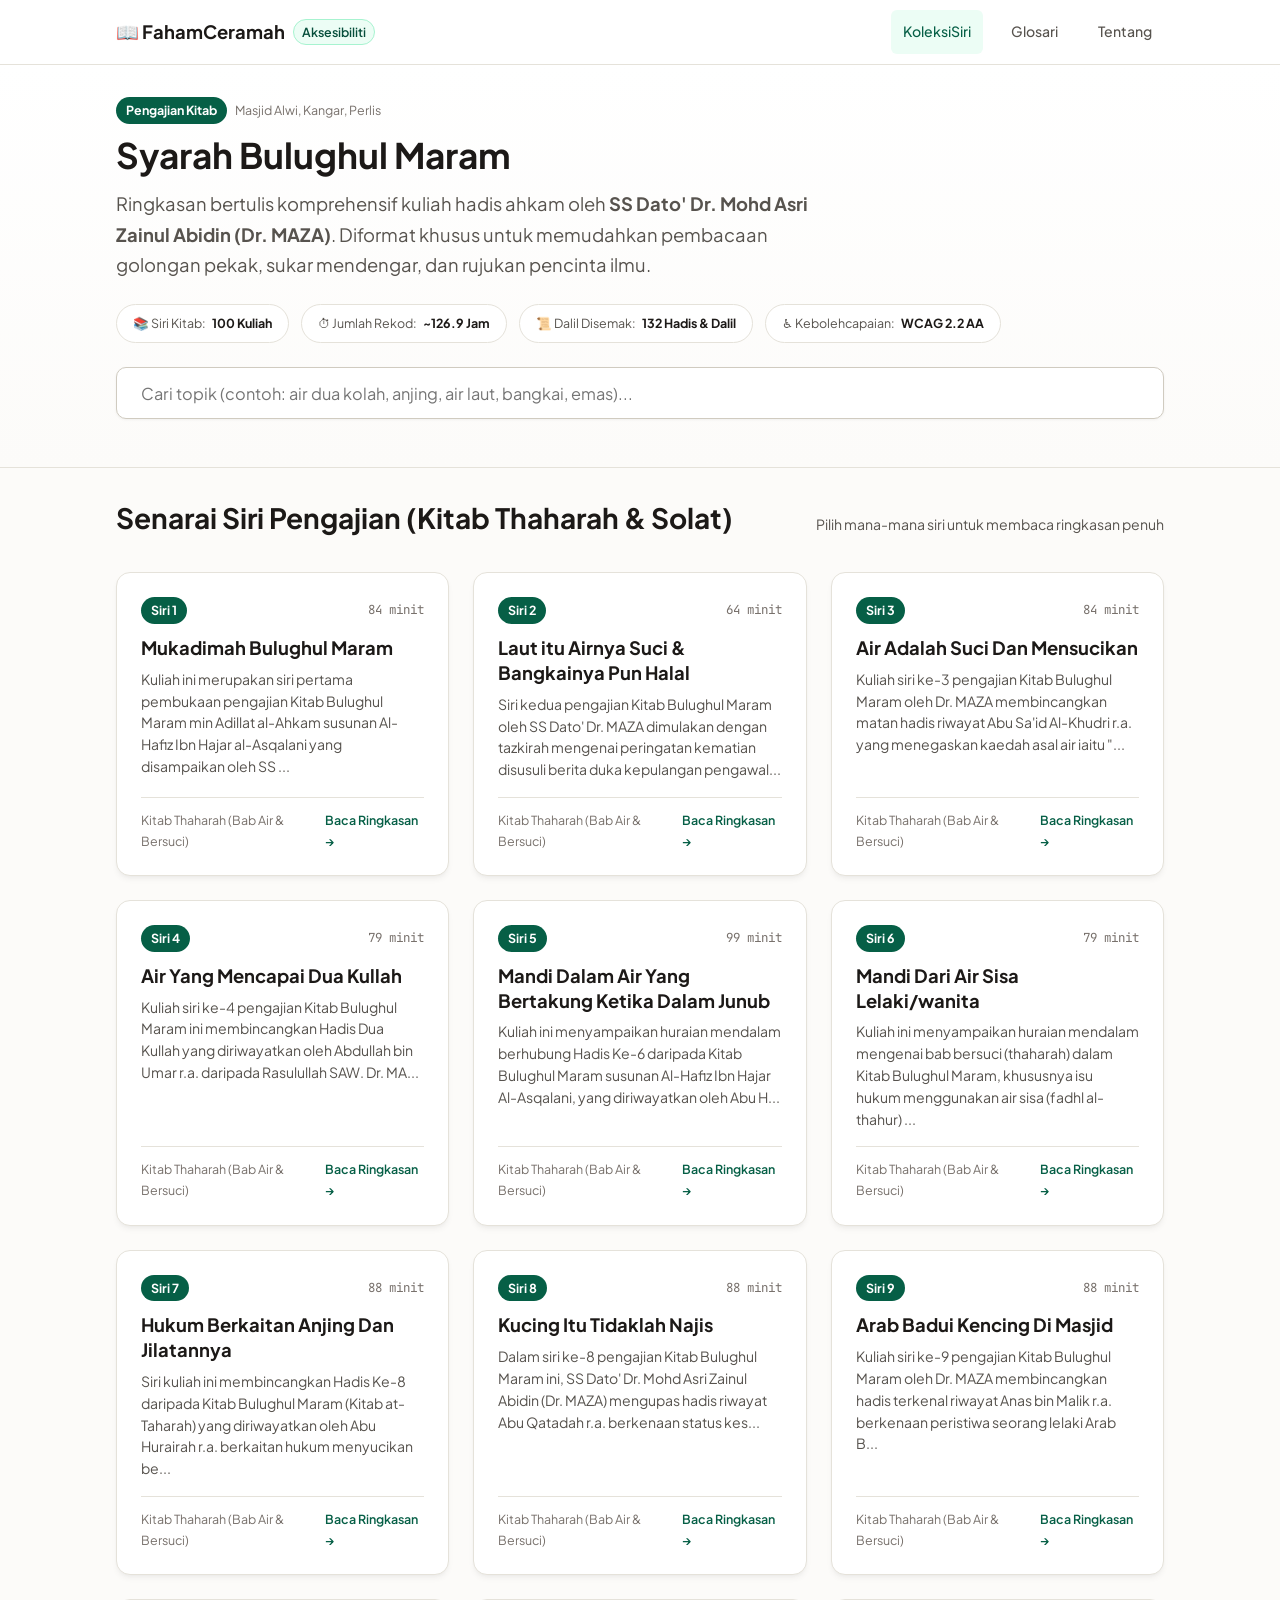
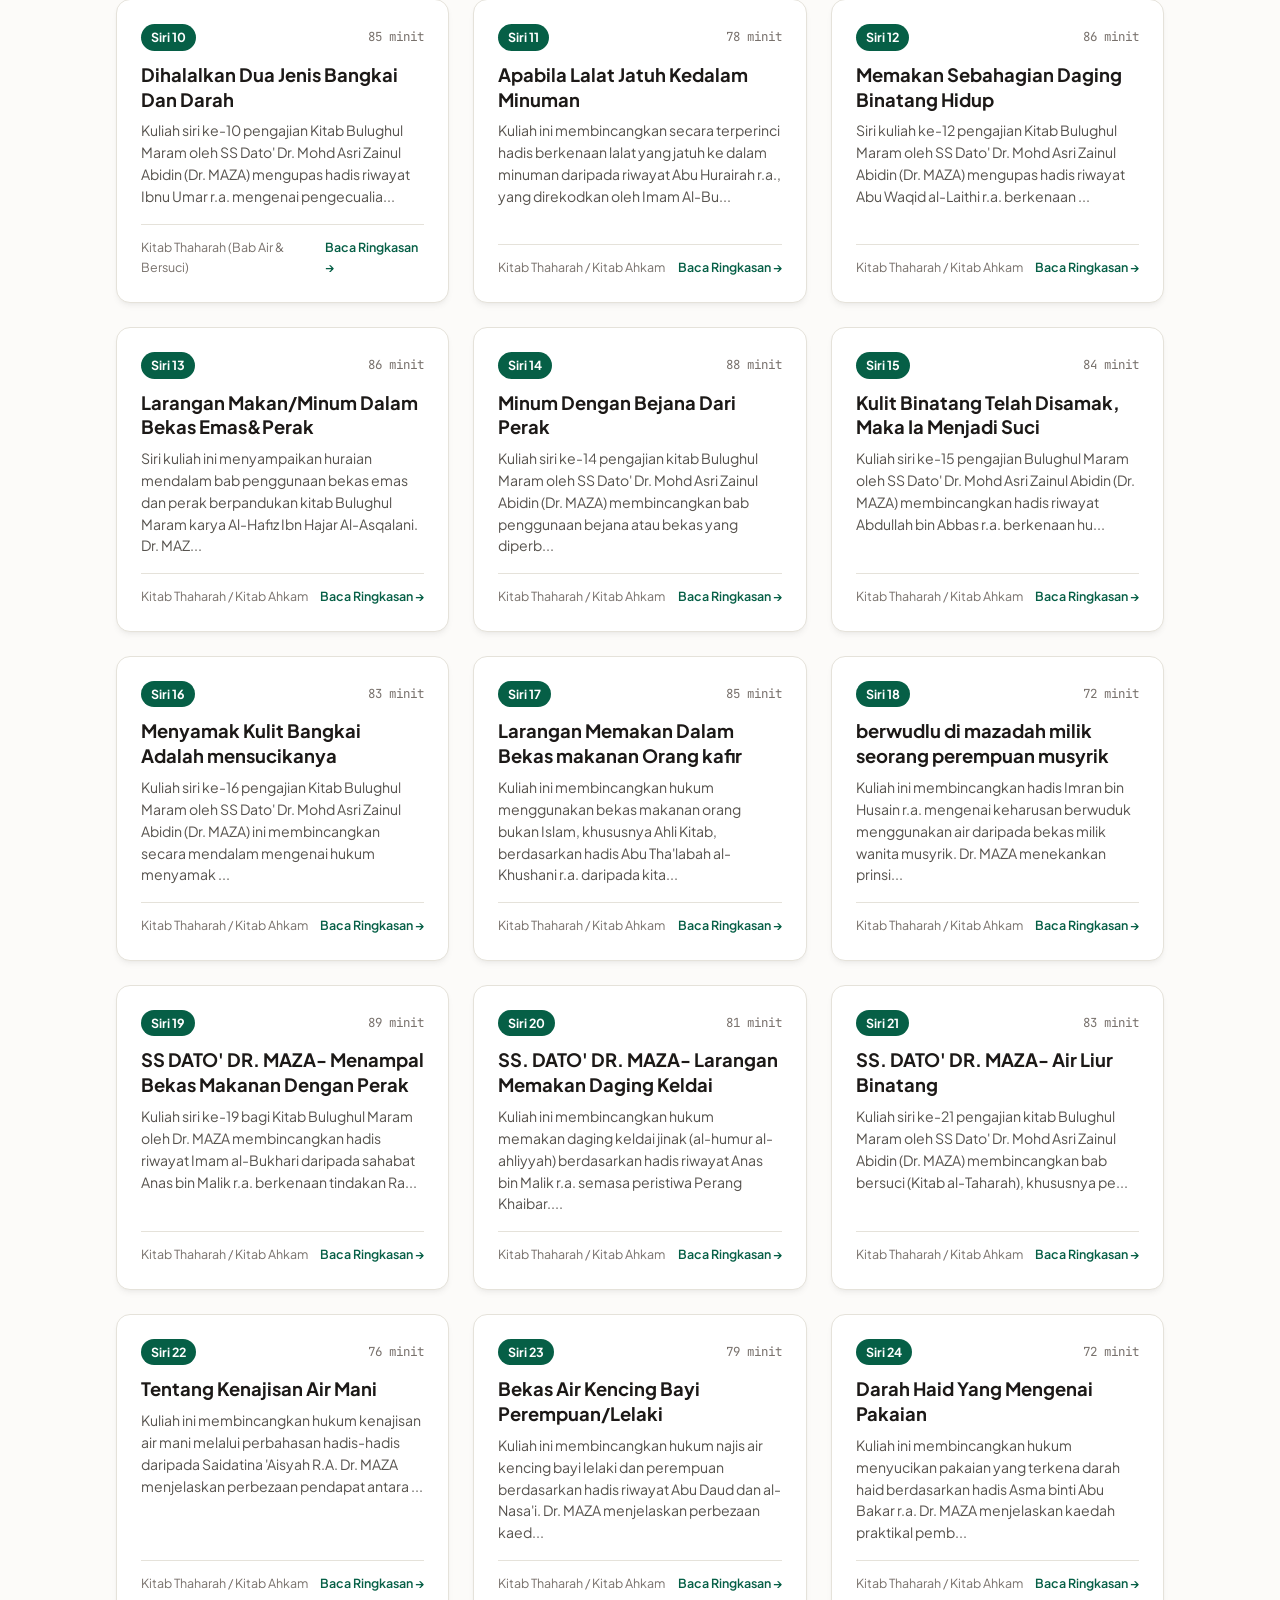
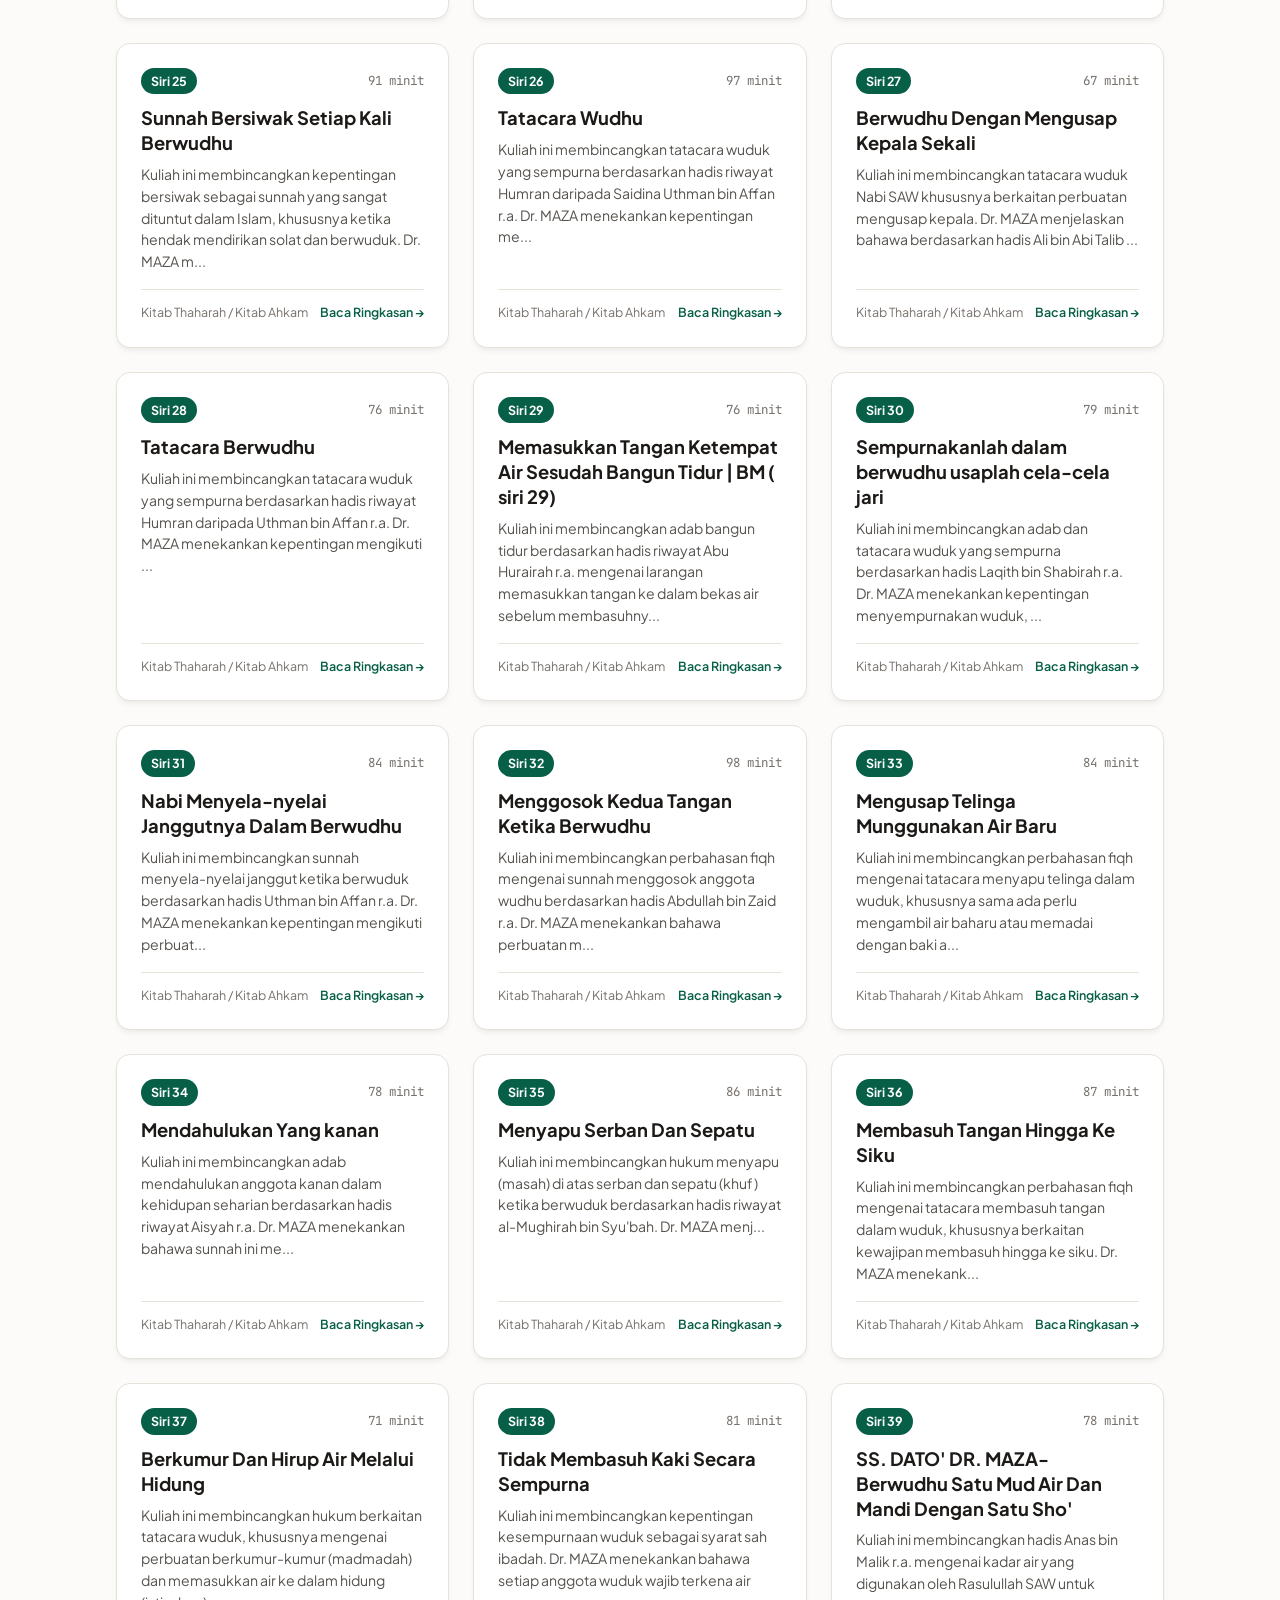
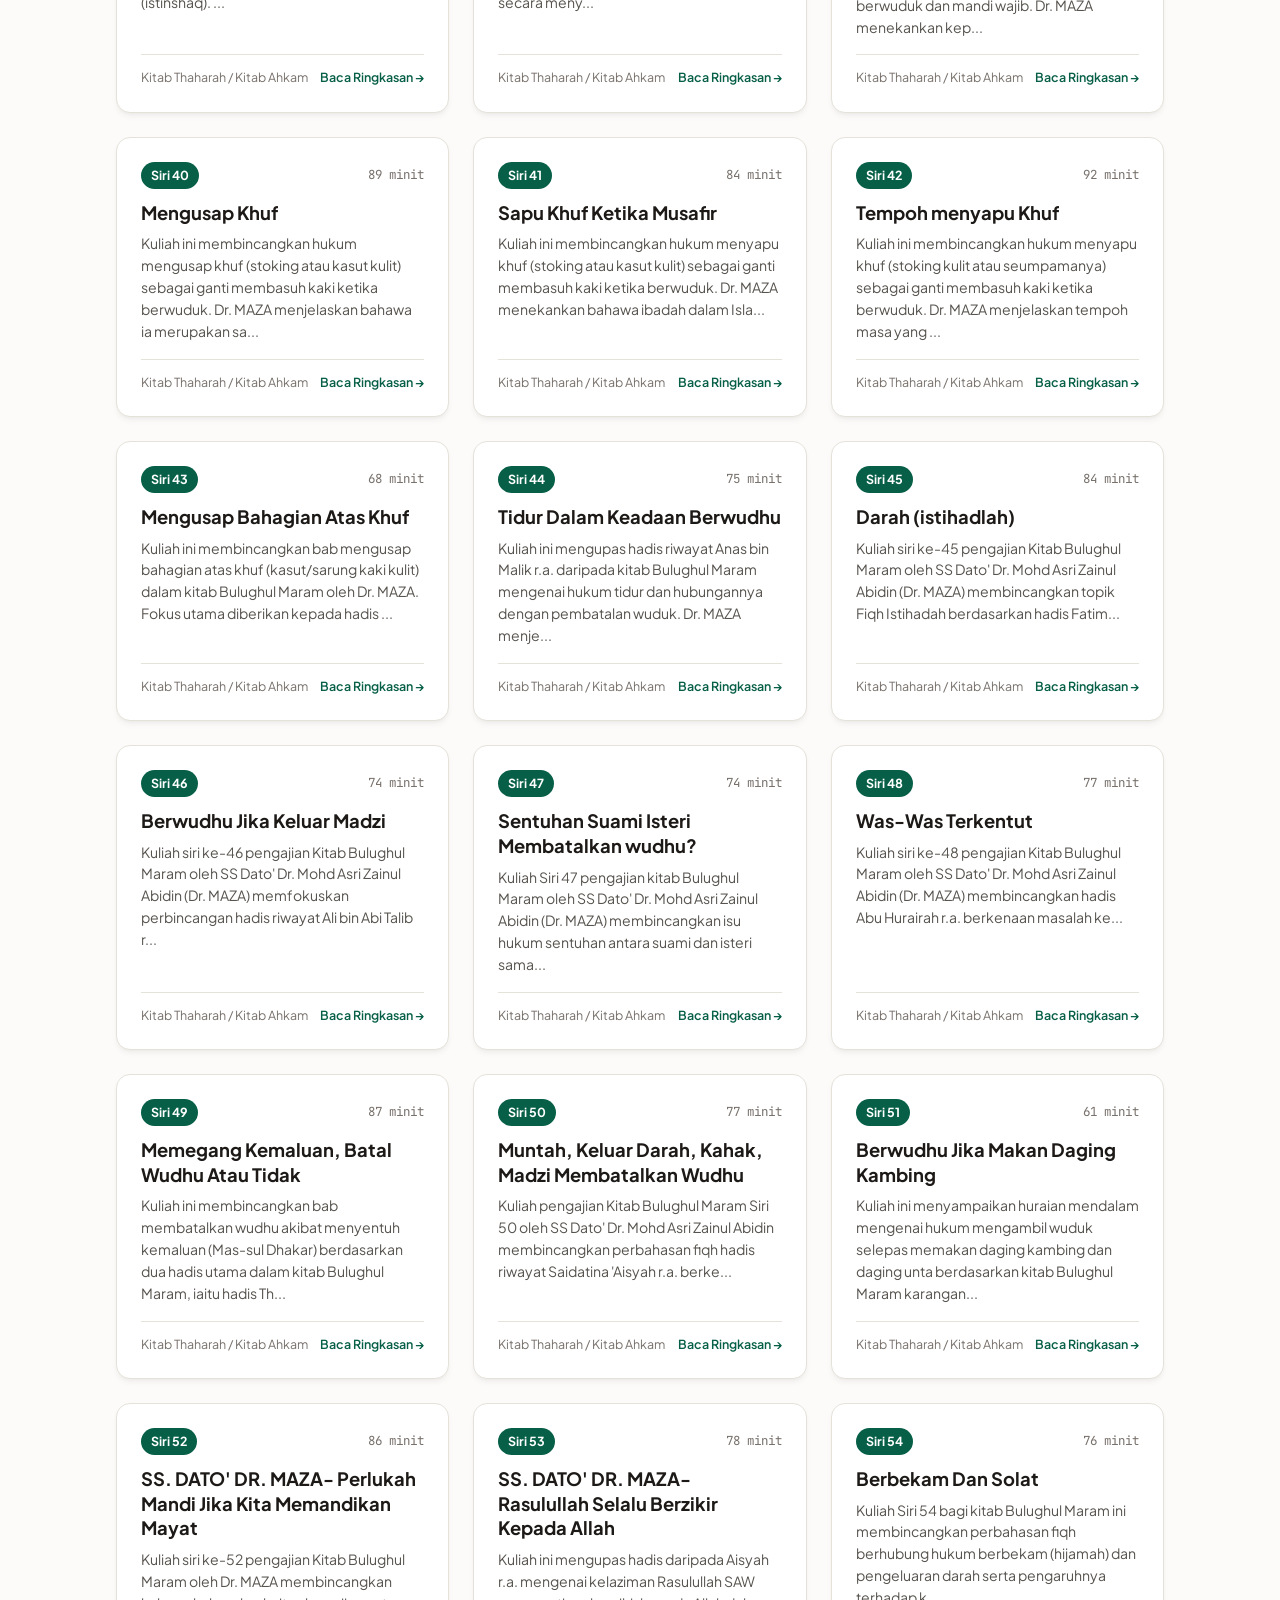
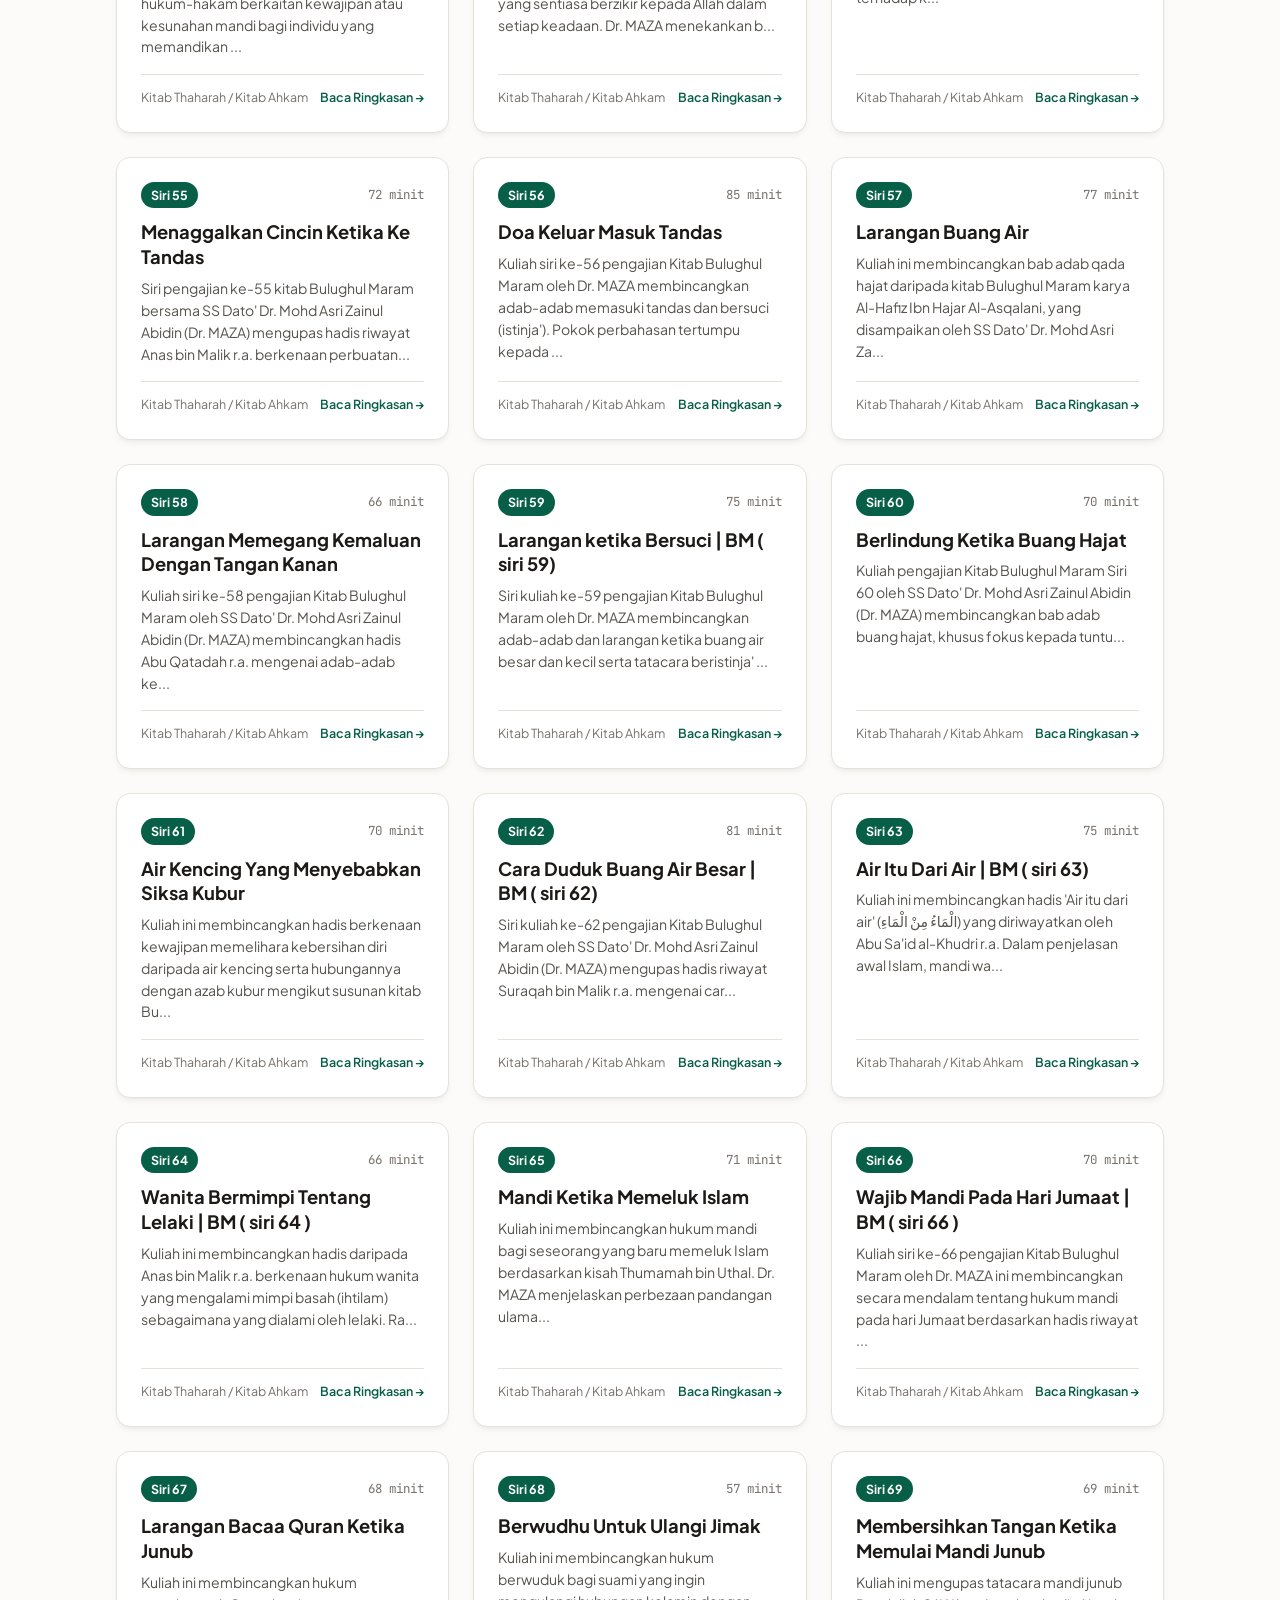
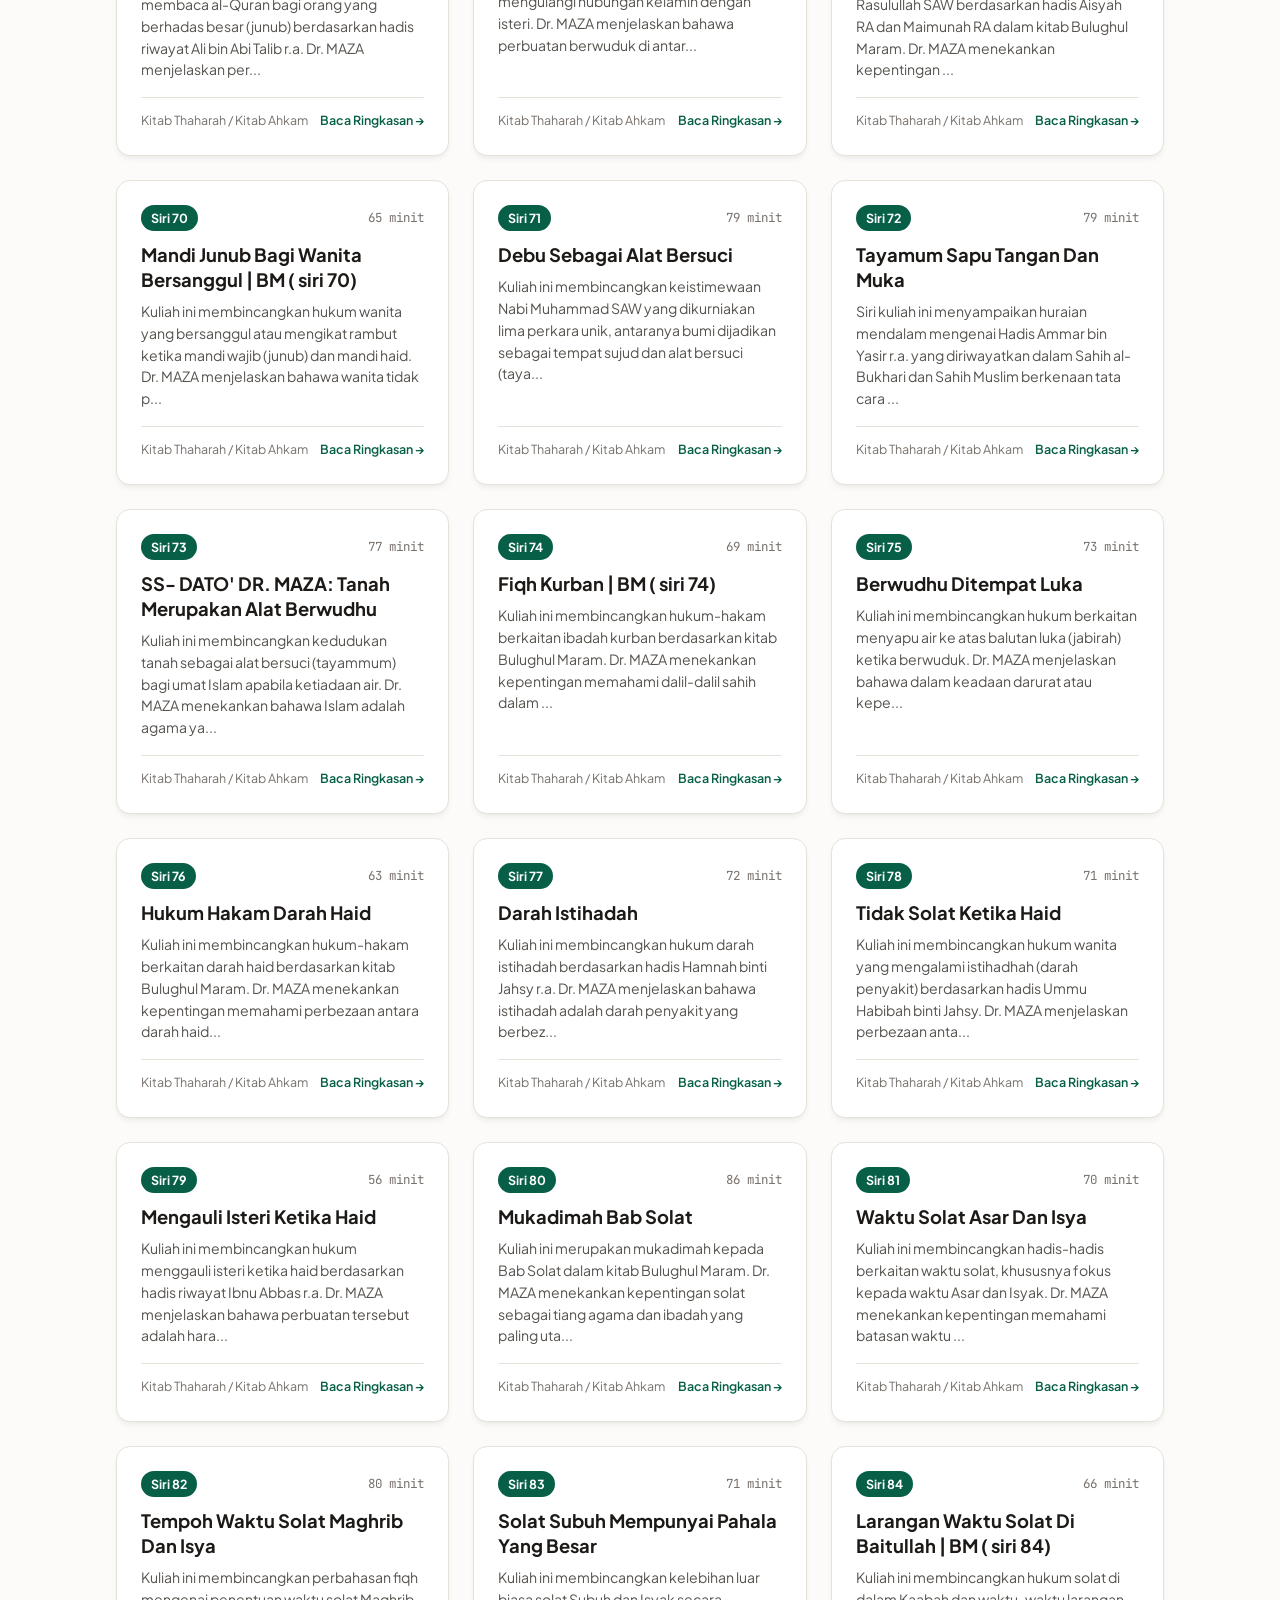
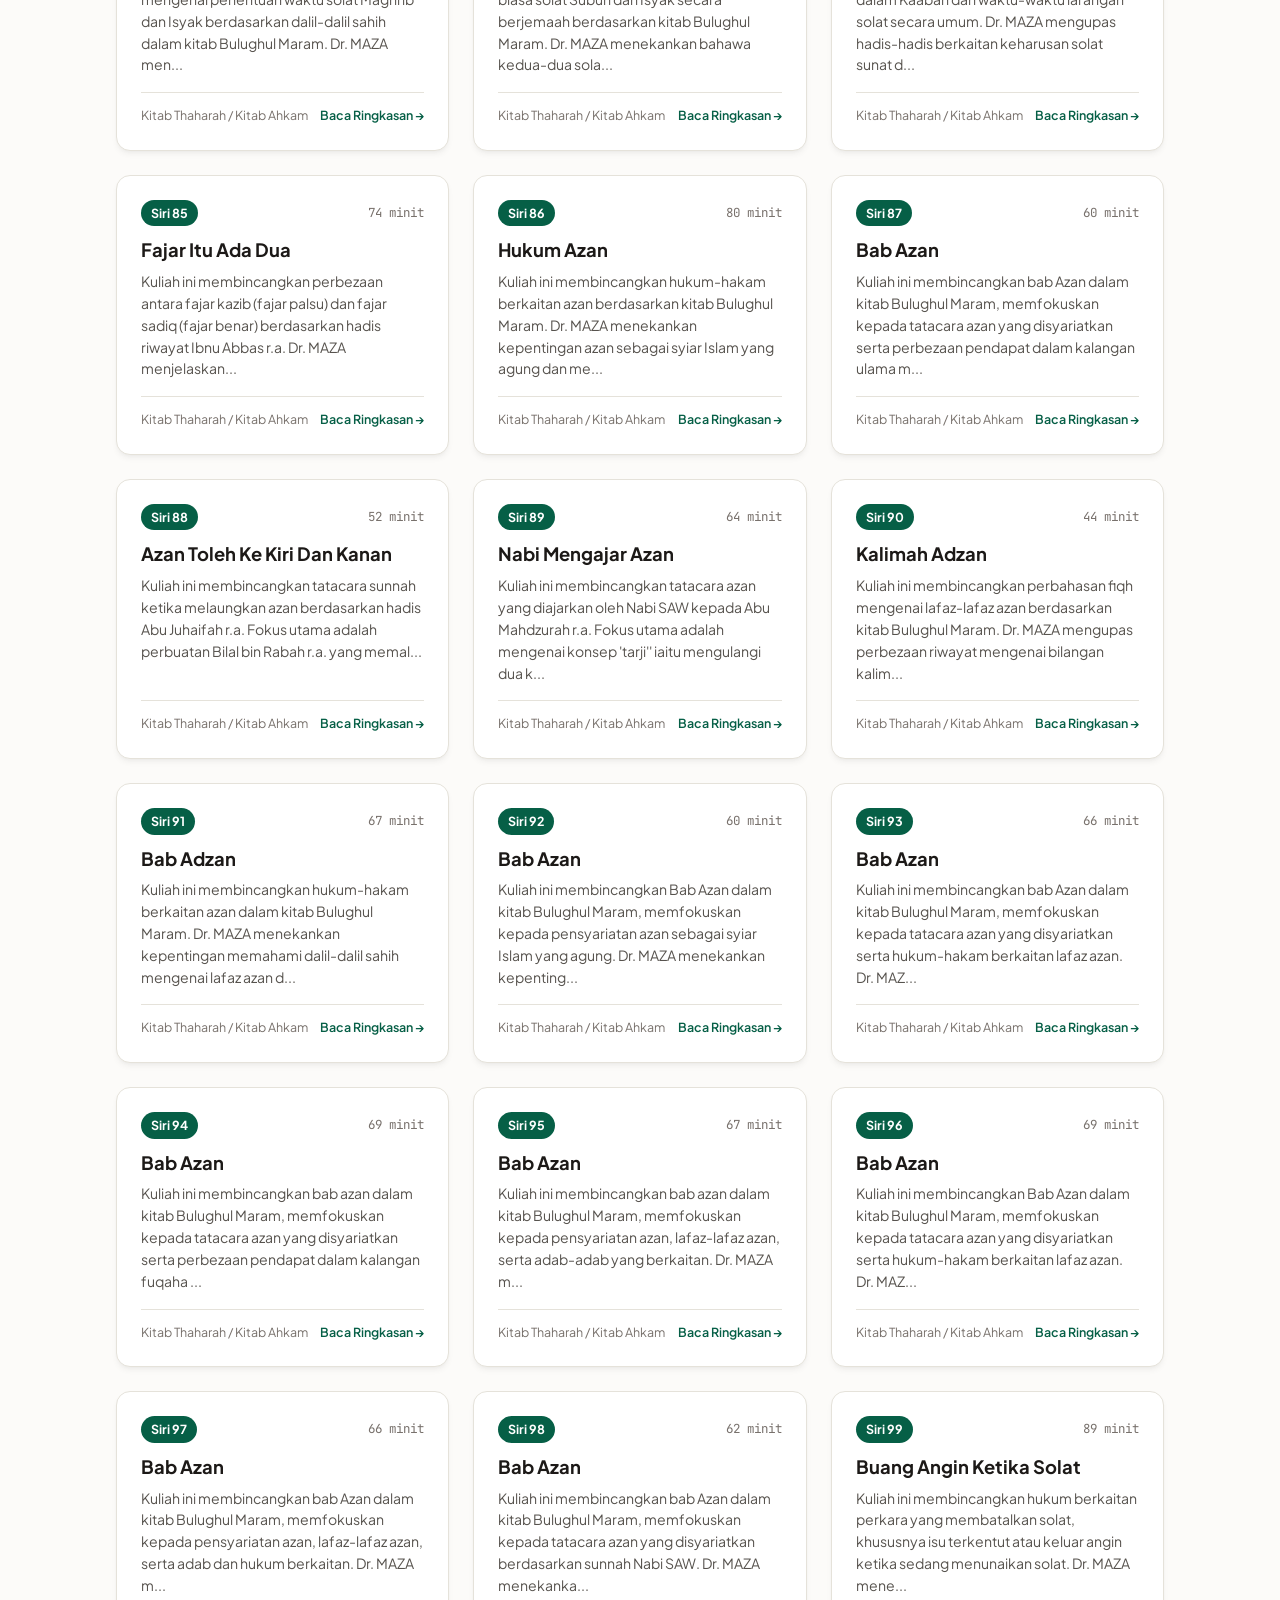
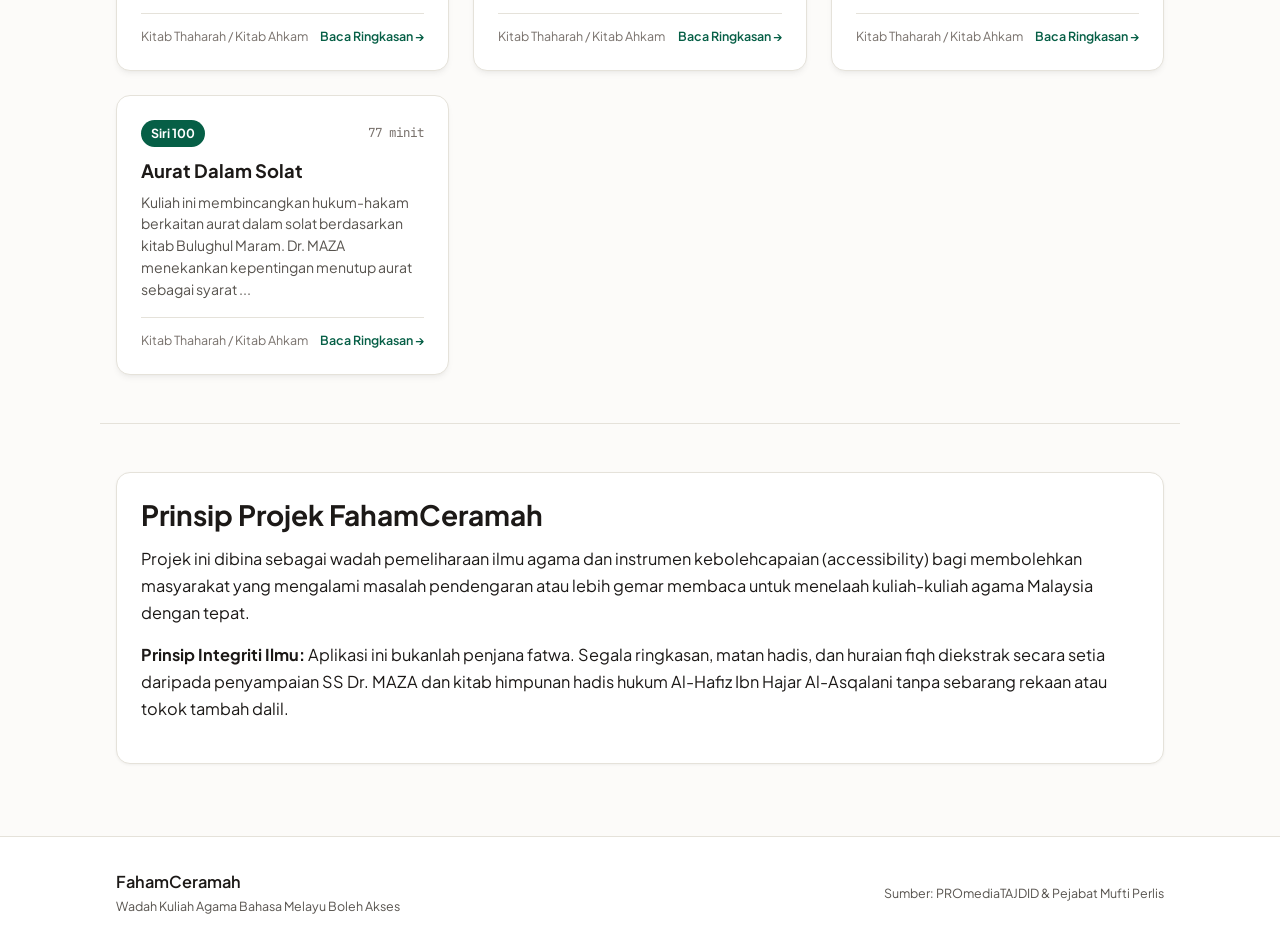
==== index.html @ 0e760f0e "feat: configure static hosting for GitHub Pages at https://fahamceramah.github.io" ====
<!DOCTYPE html>
<html lang="ms">
<head>
  <meta charset="UTF-8">
  <meta name="viewport" content="width=device-width, initial-scale=1.0">
  <title>FahamCeramah — Perpustakaan Ilmu & Ringkasan Kuliah Hadis Dr. MAZA</title>
  <meta name="description" content="Ringkasan bertulis komprehensif kuliah pengajian agama Islam Bahasa Melayu. Mesra mudah alih dan boleh diakses untuk golongan pekak dan sukar mendengar.">
  <link rel="stylesheet" href="css/main.css">
  <link rel="stylesheet" href="css/accessibility.css">
  <link rel="stylesheet" href="css/responsive.css">
</head>
<body>
  <!-- Skip to Content for Keyboard and Screen Readers -->
  <a href="#main-content" class="skip-link">Langkau ke kandungan utama</a>

  <!-- Header -->
  <header class="site-header">
    <div class="container header-inner">
      <a href="index.html" class="brand-logo" aria-label="FahamCeramah Laman Utama">
        <span>📖 FahamCeramah</span>
        <span class="brand-badge">Aksesibiliti</span>
      </a>
      <nav class="header-nav" aria-label="Navigasi Utama">
        <a href="index.html" class="nav-link active"><span>Koleksi</span> Siri</a>
        <a href="#glosari" class="nav-link" onclick="alert('Glosari istilah terdapat di dalam setiap halaman ceramah khusus.'); return false;">Glosari</a>
        <a href="#tentang" class="nav-link" onclick="document.getElementById('tentang').scrollIntoView({behavior: 'smooth'}); return false;">Tentang</a>
      </nav>
    </div>
  </header>

  <!-- Hero Section -->
  <main id="main-content">
    <section class="hero-section">
      <div class="container">
        <div style="display: flex; gap: var(--space-xs); align-items: center; margin-bottom: var(--space-xs);">
          <span class="siri-badge">Pengajian Kitab</span>
          <span style="font-size: var(--font-xs); color: var(--text-soft);">Masjid Alwi, Kangar, Perlis</span>
        </div>
        <h1>Syarah Bulughul Maram</h1>
        <p class="hero-subtitle">
          Ringkasan bertulis komprehensif kuliah hadis ahkam oleh <strong>SS Dato' Dr. Mohd Asri Zainul Abidin (Dr. MAZA)</strong>.
          Diformat khusus untuk memudahkan pembacaan golongan pekak, sukar mendengar, dan rujukan pencinta ilmu.
        </p>

        <div class="stat-pills" aria-label="Statistik Kandungan">
          <div class="stat-pill">
            <span>📚 Siri Kitab:</span>
            <strong id="stat-total-videos">100 Kuliah</strong>
          </div>
          <div class="stat-pill">
            <span>⏱ Jumlah Rekod:</span>
            <strong id="stat-total-hours">~127 Jam</strong>
          </div>
          <div class="stat-pill">
            <span>📜 Dalil Disemak:</span>
            <strong id="stat-total-hadith">Hadis & Al-Quran</strong>
          </div>
          <div class="stat-pill">
            <span>♿ Kebolehcapaian:</span>
            <strong>WCAG 2.2 AA</strong>
          </div>
        </div>

        <!-- Search Bar -->
        <div class="search-wrapper" role="search">
          <label for="search-input" class="sr-only">Cari topik, dalil, atau hukum dalam ceramah</label>
          <input
            type="search"
            id="search-input"
            class="search-input"
            placeholder="Cari topik (contoh: air dua kolah, anjing, air laut, bangkai, emas)..."
            aria-label="Cari topik ceramah">
        </div>
      </div>
    </section>

    <!-- Video Grid Section -->
    <section class="container" style="padding-top: var(--space-xl);">
      <div style="display: flex; justify-content: space-between; align-items: center; margin-bottom: var(--space-sm); flex-wrap: wrap; gap: var(--space-xs);">
        <h2>Senarai Siri Pengajian (Kitab Thaharah & Solat)</h2>
        <span style="font-size: var(--font-sm); color: var(--text-muted);">Pilih mana-mana siri untuk membaca ringkasan penuh</span>
      </div>

      <div class="video-grid" id="video-grid">
        <!-- Rendered dynamically by app.js -->
      </div>
    </section>

    <!-- About Section -->
    <section class="container" id="tentang" style="padding: var(--space-2xl) var(--space-md); border-top: 1px solid var(--border-subtle); margin-top: var(--space-2xl);">
      <div class="content-box">
        <h2>Prinsip Projek FahamCeramah</h2>
        <p>
          Projek ini dibina sebagai wadah pemeliharaan ilmu agama dan instrumen kebolehcapaian (accessibility) bagi membolehkan masyarakat yang mengalami masalah pendengaran atau lebih gemar membaca untuk menelaah kuliah-kuliah agama Malaysia dengan tepat.
        </p>
        <p>
          <strong>Prinsip Integriti Ilmu:</strong> Aplikasi ini bukanlah penjana fatwa. Segala ringkasan, matan hadis, dan huraian fiqh diekstrak secara setia daripada penyampaian SS Dr. MAZA dan kitab himpunan hadis hukum Al-Hafiz Ibn Hajar Al-Asqalani tanpa sebarang rekaan atau tokok tambah dalil.
        </p>
      </div>
    </section>
  </main>

  <!-- Footer -->
  <footer class="site-footer">
    <div class="container" style="display: flex; justify-content: space-between; align-items: center; flex-wrap: wrap; gap: var(--space-md);">
      <div>
        <p style="margin: 0; font-weight: 600; color: var(--text-main);">FahamCeramah</p>
        <p style="margin: 0; font-size: var(--font-xs);">Wadah Kuliah Agama Bahasa Melayu Boleh Akses</p>
      </div>
      <div>
        <p style="margin: 0; font-size: var(--font-xs);">Sumber: PROmediaTAJDID & Pejabat Mufti Perlis</p>
      </div>
    </div>
  </footer>

  <script src="js/api.js"></script>
  <script src="js/app.js"></script>
</body>
</html>
---- css/main.css ----
/* FahamCeramah - Main Design Tokens & Base Styles */
@import url('https://fonts.googleapis.com/css2?family=Amiri:ital,wght@0,400;0,700;1,400&family=Plus+Jakarta+Sans:wght@400;500;600;700&family=JetBrains+Mono:wght@400;500&display=swap');

:root {
  /* Color Palette - Content-First, High Contrast */
  --bg-primary: #fcfbf9;
  --bg-surface: #ffffff;
  --bg-muted: #f4f2ee;
  --bg-card: #ffffff;
  --border-subtle: #e5e2da;
  --border-strong: #d0cbc0;

  --text-main: #1c1917;
  --text-muted: #57534e;
  --text-soft: #78716c;

  /* Brand Accents - Islamic Heritage Sage & Emerald */
  --accent-primary: #065f46;
  --accent-hover: #047857;
  --accent-light: #ecfdf5;
  --accent-border: #a7f3d0;
  --accent-text: #064e3b;

  /* Status Colors */
  --badge-verified-bg: #ecfdf5;
  --badge-verified-text: #065f46;
  --badge-verified-border: #6ee7b7;

  /* Typography Scales */
  --font-sans: 'Plus Jakarta Sans', system-ui, -apple-system, sans-serif;
  --font-arabic: 'Amiri', 'Traditional Arabic', serif;
  --font-mono: 'JetBrains Mono', monospace;

  /* Fluid Font Sizes */
  --text-scale: 1; /* Dynamic adjuster (0.9, 1.0, 1.15, 1.3) */
  --font-xs: calc(0.78rem * var(--text-scale));
  --font-sm: calc(0.88rem * var(--text-scale));
  --font-base: calc(1.02rem * var(--text-scale));
  --font-md: calc(1.15rem * var(--text-scale));
  --font-lg: calc(1.35rem * var(--text-scale));
  --font-xl: calc(1.75rem * var(--text-scale));
  --font-2xl: calc(2.2rem * var(--text-scale));

  /* Spacing Scale */
  --space-2xs: 4px;
  --space-xs: 8px;
  --space-sm: 12px;
  --space-md: 16px;
  --space-lg: 24px;
  --space-xl: 32px;
  --space-2xl: 48px;

  /* Radii */
  --radius-sm: 6px;
  --radius-md: 10px;
  --radius-lg: 14px;
  --radius-full: 9999px;

  /* Elevation */
  --shadow-subtle: 0 1px 3px rgba(0, 0, 0, 0.05);
  --shadow-card: 0 4px 6px -1px rgba(0, 0, 0, 0.05), 0 2px 4px -2px rgba(0, 0, 0, 0.04);
  --shadow-floating: 0 10px 15px -3px rgba(0, 0, 0, 0.08);

  /* Touch minimum size */
  --touch-target: 44px;
}

/* Base Document Setup */
*, *::before, *::after {
  box-sizing: border-box;
  margin: 0;
  padding: 0;
}

html {
  font-family: var(--font-sans);
  background-color: var(--bg-primary);
  color: var(--text-main);
  line-height: 1.65;
  -webkit-text-size-adjust: 100%;
  scroll-behavior: smooth;
}

body {
  min-height: 100dvh;
  display: flex;
  flex-direction: column;
  overflow-x: hidden;
}

/* Accessible Container */
.container {
  width: 100%;
  max-width: 1080px;
  margin-left: auto;
  margin-right: auto;
  padding-left: var(--space-md);
  padding-right: var(--space-md);
}

/* Typography Defaults */
h1, h2, h3, h4 {
  color: var(--text-main);
  line-height: 1.3;
  font-weight: 700;
}

h1 { font-size: var(--font-2xl); margin-bottom: var(--space-sm); }
h2 { font-size: var(--font-xl); margin-bottom: var(--space-sm); }
h3 { font-size: var(--font-lg); margin-bottom: var(--space-xs); }
h4 { font-size: var(--font-md); }

p {
  margin-bottom: var(--space-md);
  font-size: var(--font-base);
}

a {
  color: var(--accent-primary);
  text-decoration: underline;
  text-underline-offset: 3px;
  transition: color 0.15s ease;
}

a:hover {
  color: var(--accent-hover);
}

/* Arabic Text Typography */
.arabic-text {
  font-family: var(--font-arabic);
  font-size: calc(1.5rem * var(--text-scale));
  line-height: 2.1;
  direction: rtl;
  text-align: right;
  color: var(--text-main);
  padding: var(--space-md) var(--space-lg);
  background-color: var(--bg-muted);
  border-right: 4px solid var(--accent-primary);
  border-radius: var(--radius-sm);
  margin: var(--space-md) 0;
}

/* Header & Navigation */
.site-header {
  background-color: var(--bg-surface);
  border-bottom: 1px solid var(--border-subtle);
  position: sticky;
  top: 0;
  z-index: 40;
}

.header-inner {
  display: flex;
  align-items: center;
  justify-content: space-between;
  height: 64px;
}

.brand-logo {
  display: flex;
  align-items: center;
  gap: var(--space-xs);
  text-decoration: none;
  color: var(--text-main);
  font-weight: 700;
  font-size: var(--font-md);
}

.brand-badge {
  background-color: var(--accent-light);
  color: var(--accent-text);
  border: 1px solid var(--accent-border);
  font-size: var(--font-xs);
  font-weight: 600;
  padding: 2px 8px;
  border-radius: var(--radius-full);
}

.header-nav {
  display: flex;
  align-items: center;
  gap: var(--space-md);
}

.nav-link {
  text-decoration: none;
  color: var(--text-muted);
  font-size: var(--font-sm);
  font-weight: 500;
  padding: var(--space-xs) var(--space-sm);
  border-radius: var(--radius-sm);
  min-height: var(--touch-target);
  display: inline-flex;
  align-items: center;
}

.nav-link:hover, .nav-link.active {
  color: var(--accent-primary);
  background-color: var(--accent-light);
}

/* Hero Section */
.hero-section {
  padding: var(--space-xl) 0 var(--space-lg);
  background: linear-gradient(180deg, var(--bg-surface) 0%, var(--bg-primary) 100%);
  border-bottom: 1px solid var(--border-subtle);
}

.hero-subtitle {
  color: var(--text-muted);
  font-size: var(--font-md);
  max-width: 720px;
  margin-bottom: var(--space-lg);
}

.stat-pills {
  display: flex;
  flex-wrap: wrap;
  gap: var(--space-sm);
}

.stat-pill {
  background-color: var(--bg-surface);
  border: 1px solid var(--border-subtle);
  padding: var(--space-xs) var(--space-md);
  border-radius: var(--radius-full);
  font-size: var(--font-xs);
  color: var(--text-muted);
  display: flex;
  align-items: center;
  gap: 6px;
}

.stat-pill strong {
  color: var(--text-main);
}

/* Search Bar */
.search-wrapper {
  position: relative;
  margin: var(--space-lg) 0;
}

.search-input {
  width: 100%;
  height: 52px;
  padding: 0 var(--space-lg);
  font-size: var(--font-base);
  font-family: inherit;
  color: var(--text-main);
  background-color: var(--bg-surface);
  border: 1.5px solid var(--border-strong);
  border-radius: var(--radius-md);
  box-shadow: var(--shadow-subtle);
  transition: border-color 0.15s ease, box-shadow 0.15s ease;
}

.search-input:focus {
  outline: none;
  border-color: var(--accent-primary);
  box-shadow: 0 0 0 3px rgba(6, 95, 70, 0.15);
}

/* Video Grid Layout */
.video-grid {
  display: grid;
  grid-template-columns: repeat(auto-fill, minmax(320px, 1fr));
  gap: var(--space-lg);
  margin: var(--space-lg) 0 var(--space-2xl);
}

/* Card Styling */
.ceramah-card {
  background-color: var(--bg-card);
  border: 1px solid var(--border-subtle);
  border-radius: var(--radius-lg);
  padding: var(--space-lg);
  box-shadow: var(--shadow-card);
  display: flex;
  flex-direction: column;
  transition: transform 0.15s ease, box-shadow 0.15s ease;
  text-decoration: none;
  color: inherit;
}

.ceramah-card:hover {
  transform: translateY(-2px);
  box-shadow: var(--shadow-floating);
  border-color: var(--accent-border);
}

.card-badge-row {
  display: flex;
  align-items: center;
  justify-content: space-between;
  margin-bottom: var(--space-sm);
}

.siri-badge {
  background-color: var(--accent-primary);
  color: #ffffff;
  font-size: var(--font-xs);
  font-weight: 700;
  padding: 3px 10px;
  border-radius: var(--radius-full);
}

.duration-tag {
  font-size: var(--font-xs);
  color: var(--text-soft);
  font-family: var(--font-mono);
}

.card-title {
  font-size: var(--font-md);
  margin-bottom: var(--space-xs);
  line-height: 1.35;
}

.card-excerpt {
  font-size: var(--font-sm);
  color: var(--text-muted);
  line-height: 1.55;
  margin-bottom: var(--space-md);
  flex-grow: 1;
}

.card-footer {
  display: flex;
  align-items: center;
  justify-content: space-between;
  padding-top: var(--space-sm);
  border-top: 1px solid var(--border-subtle);
  font-size: var(--font-xs);
  color: var(--text-soft);
}

.card-action-btn {
  font-weight: 600;
  color: var(--accent-primary);
}

/* Footer */
.site-footer {
  background-color: var(--bg-surface);
  border-top: 1px solid var(--border-subtle);
  padding: var(--space-xl) 0;
  margin-top: auto;
  font-size: var(--font-sm);
  color: var(--text-muted);
}
---- css/accessibility.css ----
/* FahamCeramah - Accessibility, Themes & Contrast Stylesheet (WCAG 2.2 AA) */

/* Screen Reader Only Utility */
.sr-only {
  position: absolute;
  width: 1px;
  height: 1px;
  padding: 0;
  margin: -1px;
  overflow: hidden;
  clip: rect(0, 0, 0, 0);
  white-space: nowrap;
  border-width: 0;
}

/* Skip to Content Link */
.skip-link {
  position: absolute;
  top: -60px;
  left: var(--space-md);
  background-color: var(--accent-primary);
  color: #ffffff;
  padding: var(--space-xs) var(--space-md);
  font-weight: 700;
  border-radius: var(--radius-sm);
  z-index: 100;
  text-decoration: none;
  transition: top 0.2s ease;
}

.skip-link:focus {
  top: var(--space-sm);
  outline: 3px solid #ffffff;
  outline-offset: 2px;
}

/* Visible Focus Indicator (WCAG 2.4.7 & 1.4.11) */
:focus-visible {
  outline: 3px solid var(--accent-primary) !important;
  outline-offset: 2px !important;
}

/* ----------------------------------------------------
   THEME 1: SEPIA (Warm Reading Mode)
   ---------------------------------------------------- */
[data-theme="sepia"] {
  --bg-primary: #f6f1e8;
  --bg-surface: #ede6d9;
  --bg-muted: #e4dcce;
  --bg-card: #f9f6f0;
  --border-subtle: #d8cebe;
  --border-strong: #c2b5a1;

  --text-main: #342821;
  --text-muted: #5e4c41;
  --text-soft: #7a6659;

  --accent-primary: #854d0e;
  --accent-hover: #713f12;
  --accent-light: #fef9c3;
  --accent-border: #fde047;
  --accent-text: #713f12;

  --badge-verified-bg: #fef08a;
  --badge-verified-text: #713f12;
  --badge-verified-border: #eab308;
}

/* ----------------------------------------------------
   THEME 2: DARK SLATE (Night Mode)
   ---------------------------------------------------- */
[data-theme="dark"] {
  --bg-primary: #0b0f19;
  --bg-surface: #111827;
  --bg-muted: #1f2937;
  --bg-card: #151e30;
  --border-subtle: #26334d;
  --border-strong: #374151;

  --text-main: #f3f4f6;
  --text-muted: #9ca3af;
  --text-soft: #6b7280;

  --accent-primary: #10b981;
  --accent-hover: #34d399;
  --accent-light: #064e3b;
  --accent-border: #059669;
  --accent-text: #6ee7b7;

  --badge-verified-bg: #064e3b;
  --badge-verified-text: #a7f3d0;
  --badge-verified-border: #059669;

  --shadow-subtle: 0 1px 3px rgba(0, 0, 0, 0.4);
  --shadow-card: 0 4px 6px -1px rgba(0, 0, 0, 0.4);
}

[data-theme="dark"] .arabic-text {
  background-color: #172033;
  color: #f9fafb;
}

/* ----------------------------------------------------
   PRINT STYLESHEET (PDF & Print Friendly)
   ---------------------------------------------------- */
@media print {
  body {
    background-color: #ffffff !important;
    color: #000000 !important;
    font-size: 11pt !important;
    line-height: 1.5 !important;
  }

  .site-header,
  .site-footer,
  .sticky-bottom-bar,
  .video-embed-container,
  .tab-nav-wrapper,
  .btn-print,
  .search-wrapper,
  .no-print {
    display: none !important;
  }

  .container {
    max-width: 100% !important;
    padding: 0 !important;
  }

  .tab-pane {
    display: block !important;
    margin-bottom: 24pt !important;
    page-break-inside: avoid;
  }

  .arabic-text {
    border: 1px solid #ccc !important;
    background: #fdfdfd !important;
    font-size: 14pt !important;
  }

  a {
    color: #000000 !important;
    text-decoration: none !important;
  }
}
---- css/responsive.css ----
/* FahamCeramah - Mobile-First Responsive & Ergonomic Layouts */

/* Dedicated Ceramah Page Layout */
.ceramah-header-meta {
  padding: var(--space-lg) 0 var(--space-md);
  border-bottom: 1px solid var(--border-subtle);
}

.ceramah-breadcrumb {
  display: flex;
  align-items: center;
  gap: var(--space-xs);
  font-size: var(--font-sm);
  color: var(--text-soft);
  margin-bottom: var(--space-sm);
}

.meta-tags-row {
  display: flex;
  flex-wrap: wrap;
  gap: var(--space-xs);
  align-items: center;
  margin-bottom: var(--space-md);
}

.meta-badge {
  background-color: var(--bg-muted);
  border: 1px solid var(--border-subtle);
  padding: 3px 10px;
  border-radius: var(--radius-full);
  font-size: var(--font-xs);
  color: var(--text-muted);
  font-weight: 500;
}

/* Collapsible Video Player Bar */
.video-collapsible-bar {
  background-color: var(--bg-surface);
  border: 1px solid var(--border-subtle);
  border-radius: var(--radius-md);
  margin: var(--space-md) 0 var(--space-lg);
  overflow: hidden;
  box-shadow: var(--shadow-subtle);
}

.video-toggle-btn {
  width: 100%;
  display: flex;
  align-items: center;
  justify-content: space-between;
  padding: var(--space-sm) var(--space-md);
  background: none;
  border: none;
  cursor: pointer;
  color: var(--text-main);
  font-family: inherit;
  font-size: var(--font-sm);
  font-weight: 600;
  min-height: var(--touch-target);
}

.video-toggle-btn:hover {
  background-color: var(--bg-muted);
}

.video-frame-container {
  display: none;
  position: relative;
  padding-bottom: 56.25%; /* 16:9 ratio */
  height: 0;
  overflow: hidden;
  background-color: #000000;
}

.video-frame-container.is-open {
  display: block;
}

.video-frame-container iframe {
  position: absolute;
  top: 0;
  left: 0;
  width: 100%;
  height: 100%;
  border: 0;
}

/* Scrollable Reading Tab Navigation */
.tab-nav-wrapper {
  position: sticky;
  top: 64px;
  z-index: 30;
  background-color: var(--bg-surface);
  border-bottom: 1.5px solid var(--border-subtle);
  margin-bottom: var(--space-lg);
  margin-left: calc(-1 * var(--space-md));
  margin-right: calc(-1 * var(--space-md));
  padding-left: var(--space-md);
  padding-right: var(--space-md);
  display: flex;
  overflow-x: auto;
  scrollbar-width: none;
  -webkit-overflow-scrolling: touch;
}

.tab-nav-wrapper::-webkit-scrollbar {
  display: none;
}

.tab-btn {
  background: none;
  border: none;
  padding: var(--space-sm) var(--space-md);
  font-family: inherit;
  font-size: var(--font-sm);
  font-weight: 600;
  color: var(--text-muted);
  cursor: pointer;
  white-space: nowrap;
  min-height: var(--touch-target);
  display: inline-flex;
  align-items: center;
  border-bottom: 3px solid transparent;
  transition: color 0.15s ease, border-color 0.15s ease;
}

.tab-btn:hover {
  color: var(--accent-primary);
}

.tab-btn.active {
  color: var(--accent-primary);
  border-bottom-color: var(--accent-primary);
}

/* Tab Panes */
.tab-pane {
  display: none;
  animation: fadeIn 0.15s ease-in-out;
}

.tab-pane.active {
  display: block;
}

@keyframes fadeIn {
  from { opacity: 0; transform: translateY(4px); }
  to { opacity: 1; transform: translateY(0); }
}

/* Detailed Content Blocks */
.content-box {
  background-color: var(--bg-surface);
  border: 1px solid var(--border-subtle);
  border-radius: var(--radius-lg);
  padding: var(--space-lg);
  margin-bottom: var(--space-lg);
  box-shadow: var(--shadow-subtle);
}

.takeaway-list {
  list-style: none;
  margin: var(--space-md) 0;
}

.takeaway-item {
  position: relative;
  padding-left: 28px;
  margin-bottom: var(--space-sm);
  font-size: var(--font-base);
  line-height: 1.6;
}

.takeaway-item::before {
  content: "•";
  position: absolute;
  left: 8px;
  top: 0;
  color: var(--accent-primary);
  font-size: 1.4rem;
  line-height: 1;
}

/* Topic Timeline Items */
.topic-timeline {
  display: flex;
  flex-direction: column;
  gap: var(--space-md);
}

.topic-card {
  background-color: var(--bg-surface);
  border: 1px solid var(--border-subtle);
  border-radius: var(--radius-md);
  padding: var(--space-md);
  display: flex;
  flex-direction: column;
  gap: var(--space-xs);
}

.topic-header {
  display: flex;
  align-items: center;
  gap: var(--space-sm);
  flex-wrap: wrap;
}

.timestamp-badge {
  background-color: var(--accent-light);
  color: var(--accent-text);
  font-family: var(--font-mono);
  font-size: var(--font-xs);
  font-weight: 700;
  padding: 4px 10px;
  border-radius: var(--radius-full);
  cursor: pointer;
  border: 1px solid var(--accent-border);
  text-decoration: none;
  display: inline-flex;
  align-items: center;
  min-height: 36px;
}

.timestamp-badge:hover {
  background-color: var(--accent-hover);
  color: #ffffff;
}

/* Religious Reference Card */
.reference-card {
  background-color: var(--bg-surface);
  border: 1px solid var(--border-subtle);
  border-left: 4px solid var(--accent-primary);
  border-radius: var(--radius-md);
  padding: var(--space-lg);
  margin-bottom: var(--space-lg);
}

.ref-header {
  display: flex;
  justify-content: space-between;
  align-items: center;
  flex-wrap: wrap;
  gap: var(--space-xs);
  margin-bottom: var(--space-sm);
}

.ref-grade {
  background-color: var(--badge-verified-bg);
  color: var(--badge-verified-text);
  border: 1px solid var(--badge-verified-border);
  font-size: var(--font-xs);
  font-weight: 700;
  padding: 2px 8px;
  border-radius: var(--radius-full);
}

/* FAQ Accordion */
.faq-item {
  border-bottom: 1px solid var(--border-subtle);
  padding: var(--space-md) 0;
}

.faq-question {
  font-size: var(--font-md);
  font-weight: 600;
  color: var(--text-main);
  margin-bottom: var(--space-xs);
}

.faq-answer {
  color: var(--text-muted);
  font-size: var(--font-base);
}

/* Glosari Grid */
.glosari-grid {
  display: grid;
  grid-template-columns: repeat(auto-fill, minmax(280px, 1fr));
  gap: var(--space-md);
}

.term-card {
  background-color: var(--bg-surface);
  border: 1px solid var(--border-subtle);
  border-radius: var(--radius-md);
  padding: var(--space-md);
}

.term-badge {
  font-size: var(--font-xs);
  background-color: var(--bg-muted);
  color: var(--text-soft);
  padding: 2px 8px;
  border-radius: var(--radius-full);
  margin-bottom: var(--space-2xs);
  display: inline-block;
}

/* Sticky Bottom Reading Control Bar (Mobile-Ergonomic) */
.sticky-bottom-bar {
  position: fixed;
  bottom: 0;
  left: 0;
  right: 0;
  height: 60px;
  background-color: var(--bg-surface);
  border-top: 1px solid var(--border-subtle);
  box-shadow: 0 -4px 10px rgba(0, 0, 0, 0.05);
  display: flex;
  align-items: center;
  justify-content: space-around;
  padding: 0 var(--space-md);
  z-index: 50;
  backdrop-filter: blur(8px);
}

.bottom-control-btn {
  background: none;
  border: none;
  color: var(--text-muted);
  font-family: inherit;
  font-size: var(--font-xs);
  font-weight: 600;
  cursor: pointer;
  display: flex;
  flex-direction: column;
  align-items: center;
  justify-content: center;
  gap: 3px;
  min-width: 48px;
  height: 100%;
  padding: 4px;
}

.bottom-control-btn:hover, .bottom-control-btn.active {
  color: var(--accent-primary);
}

/* Add bottom padding to body on ceramah page so bottom bar doesn't obscure content */
.reading-page-body {
  padding-bottom: 80px;
}

/* Responsive Breakpoints */
@media (max-width: 640px) {
  :root {
    --space-md: 12px;
    --space-lg: 18px;
    --space-xl: 24px;
  }

  .video-grid {
    grid-template-columns: 1fr;
  }

  h1 { font-size: calc(1.5rem * var(--text-scale)); }
  h2 { font-size: calc(1.3rem * var(--text-scale)); }

  .header-nav .nav-link span {
    display: none;
  }
}
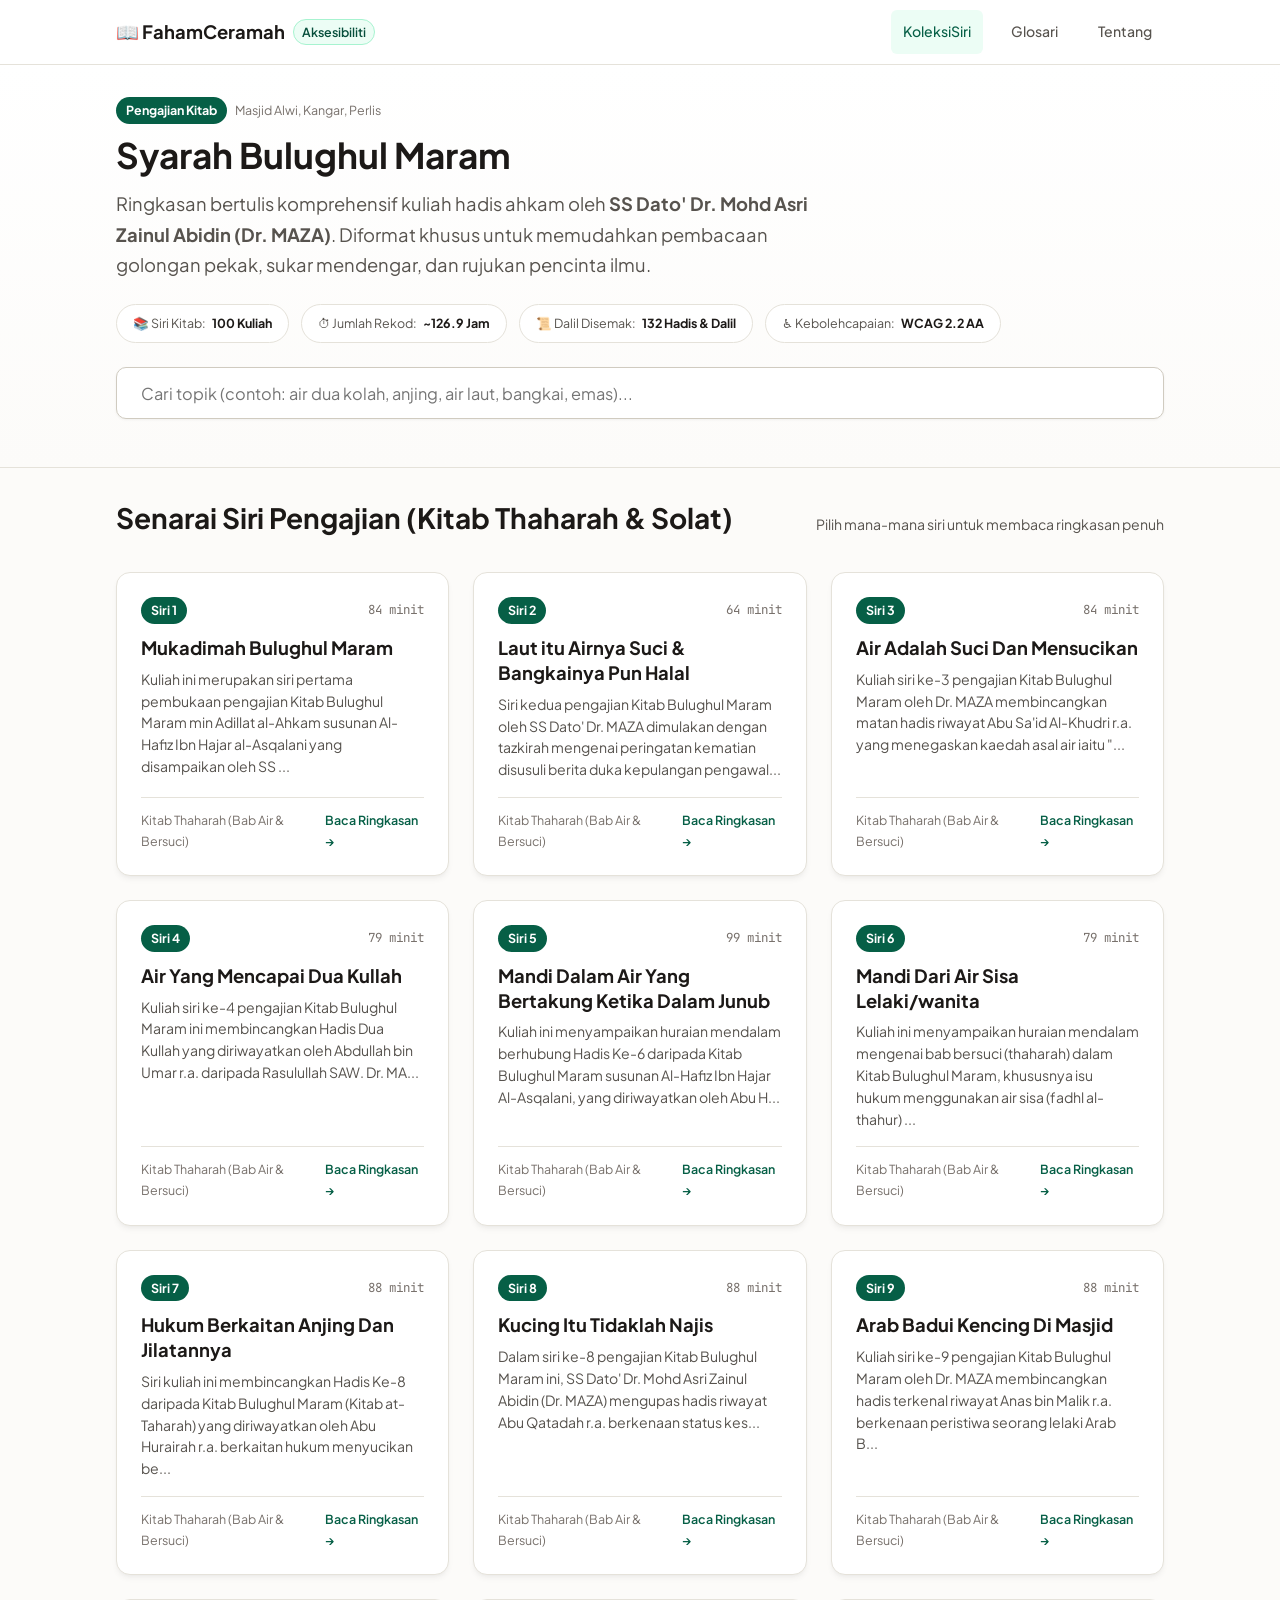
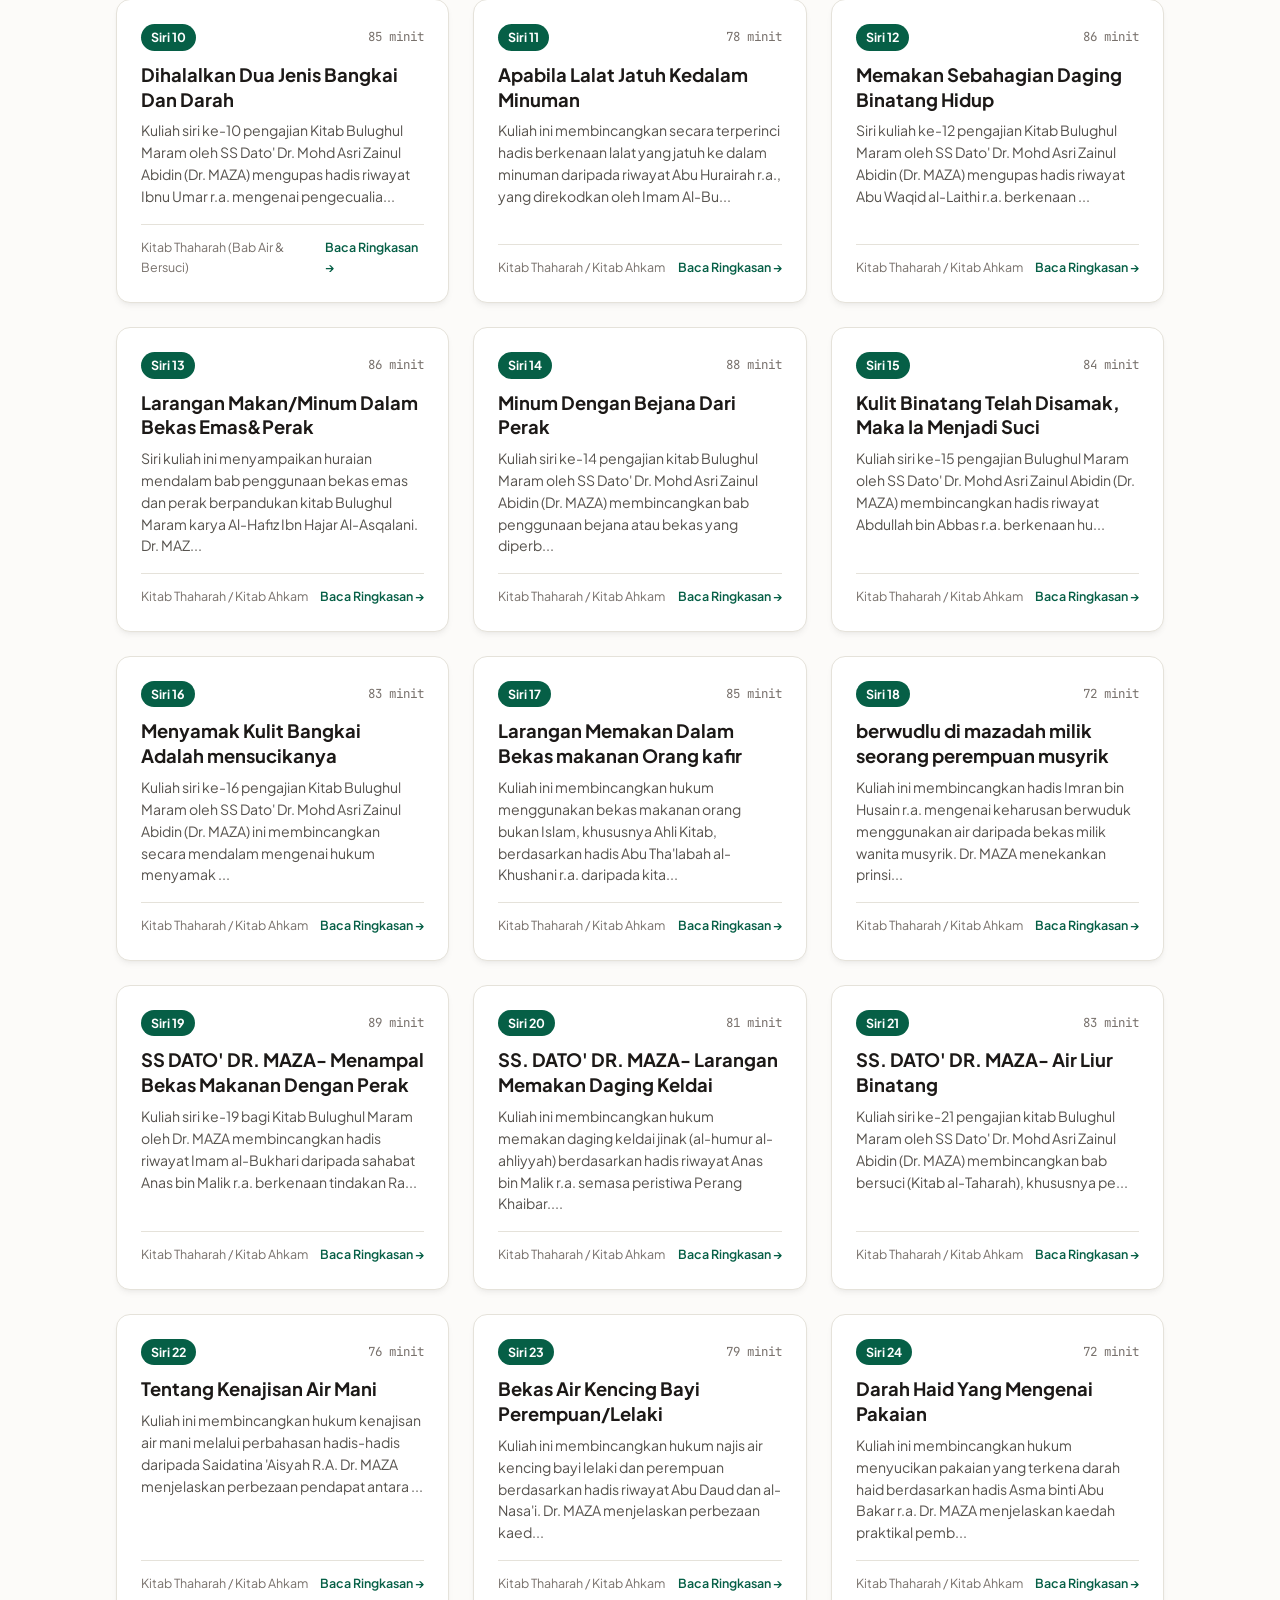
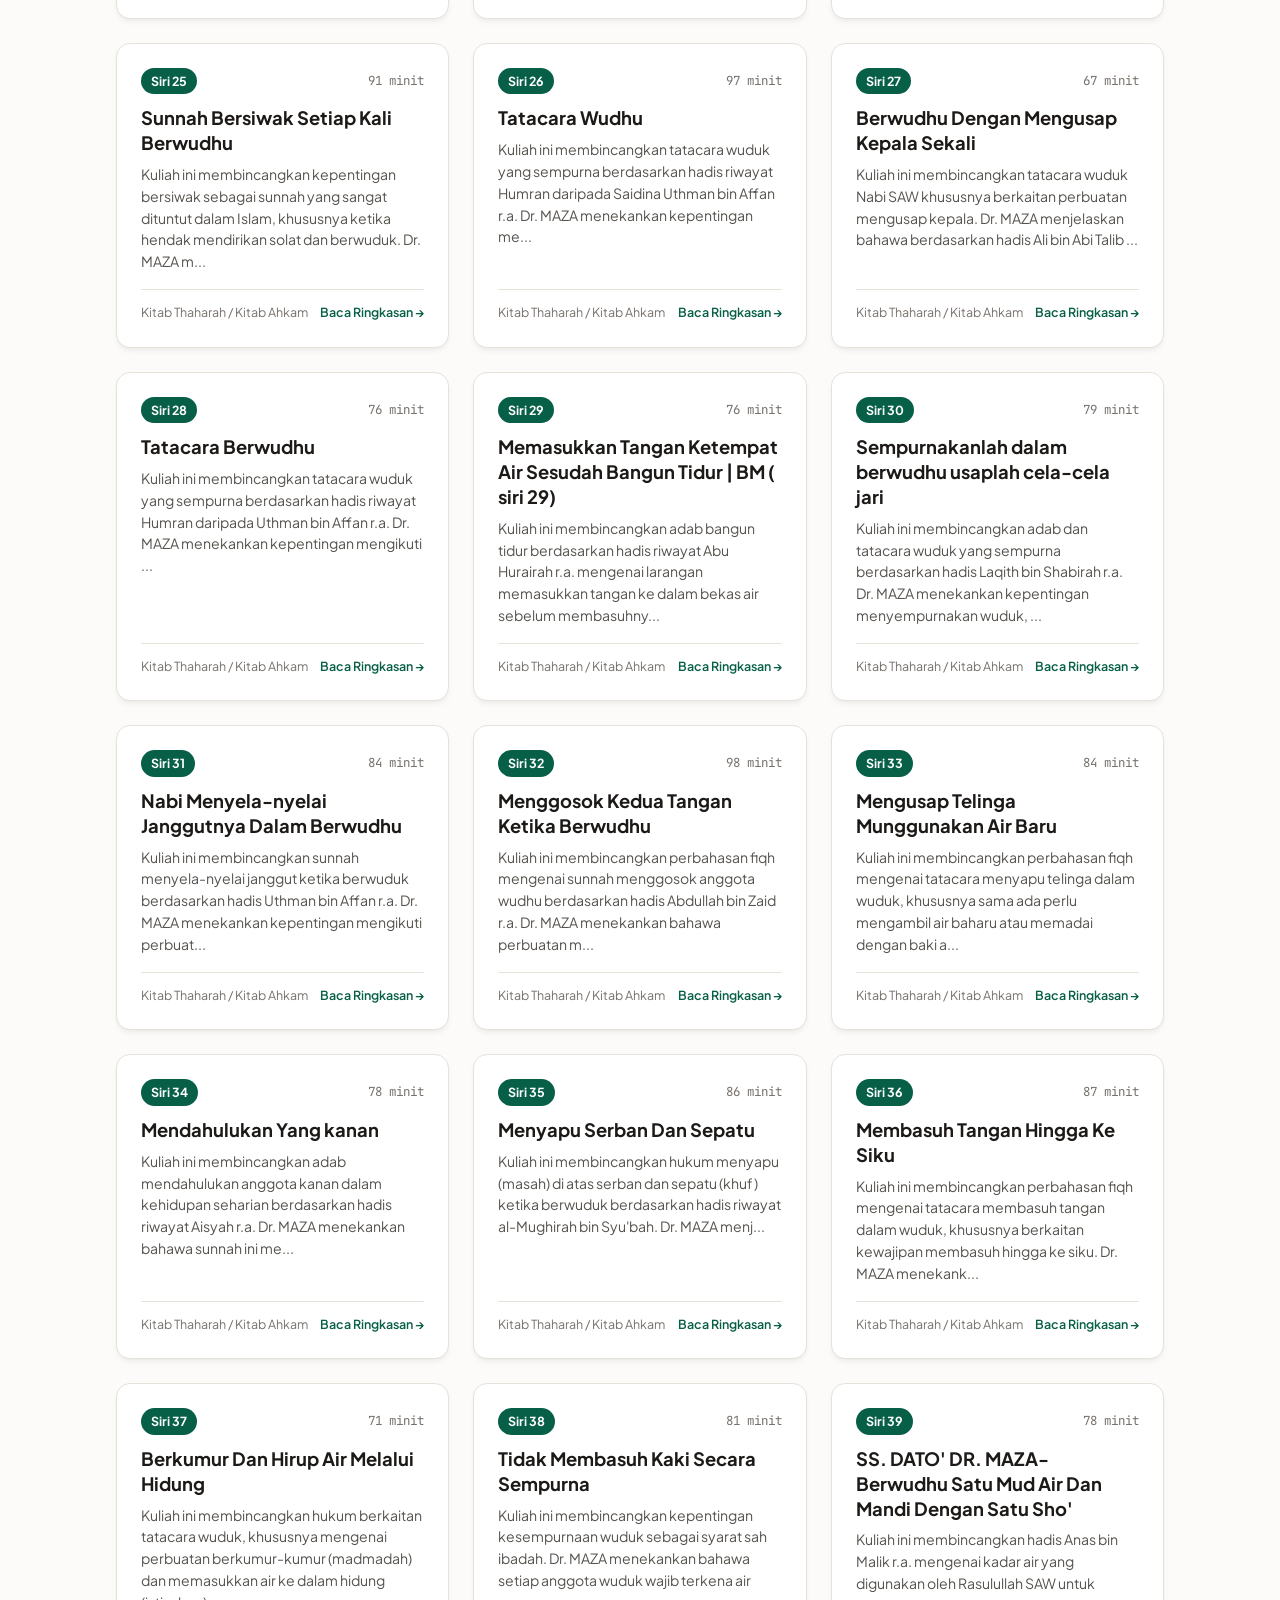
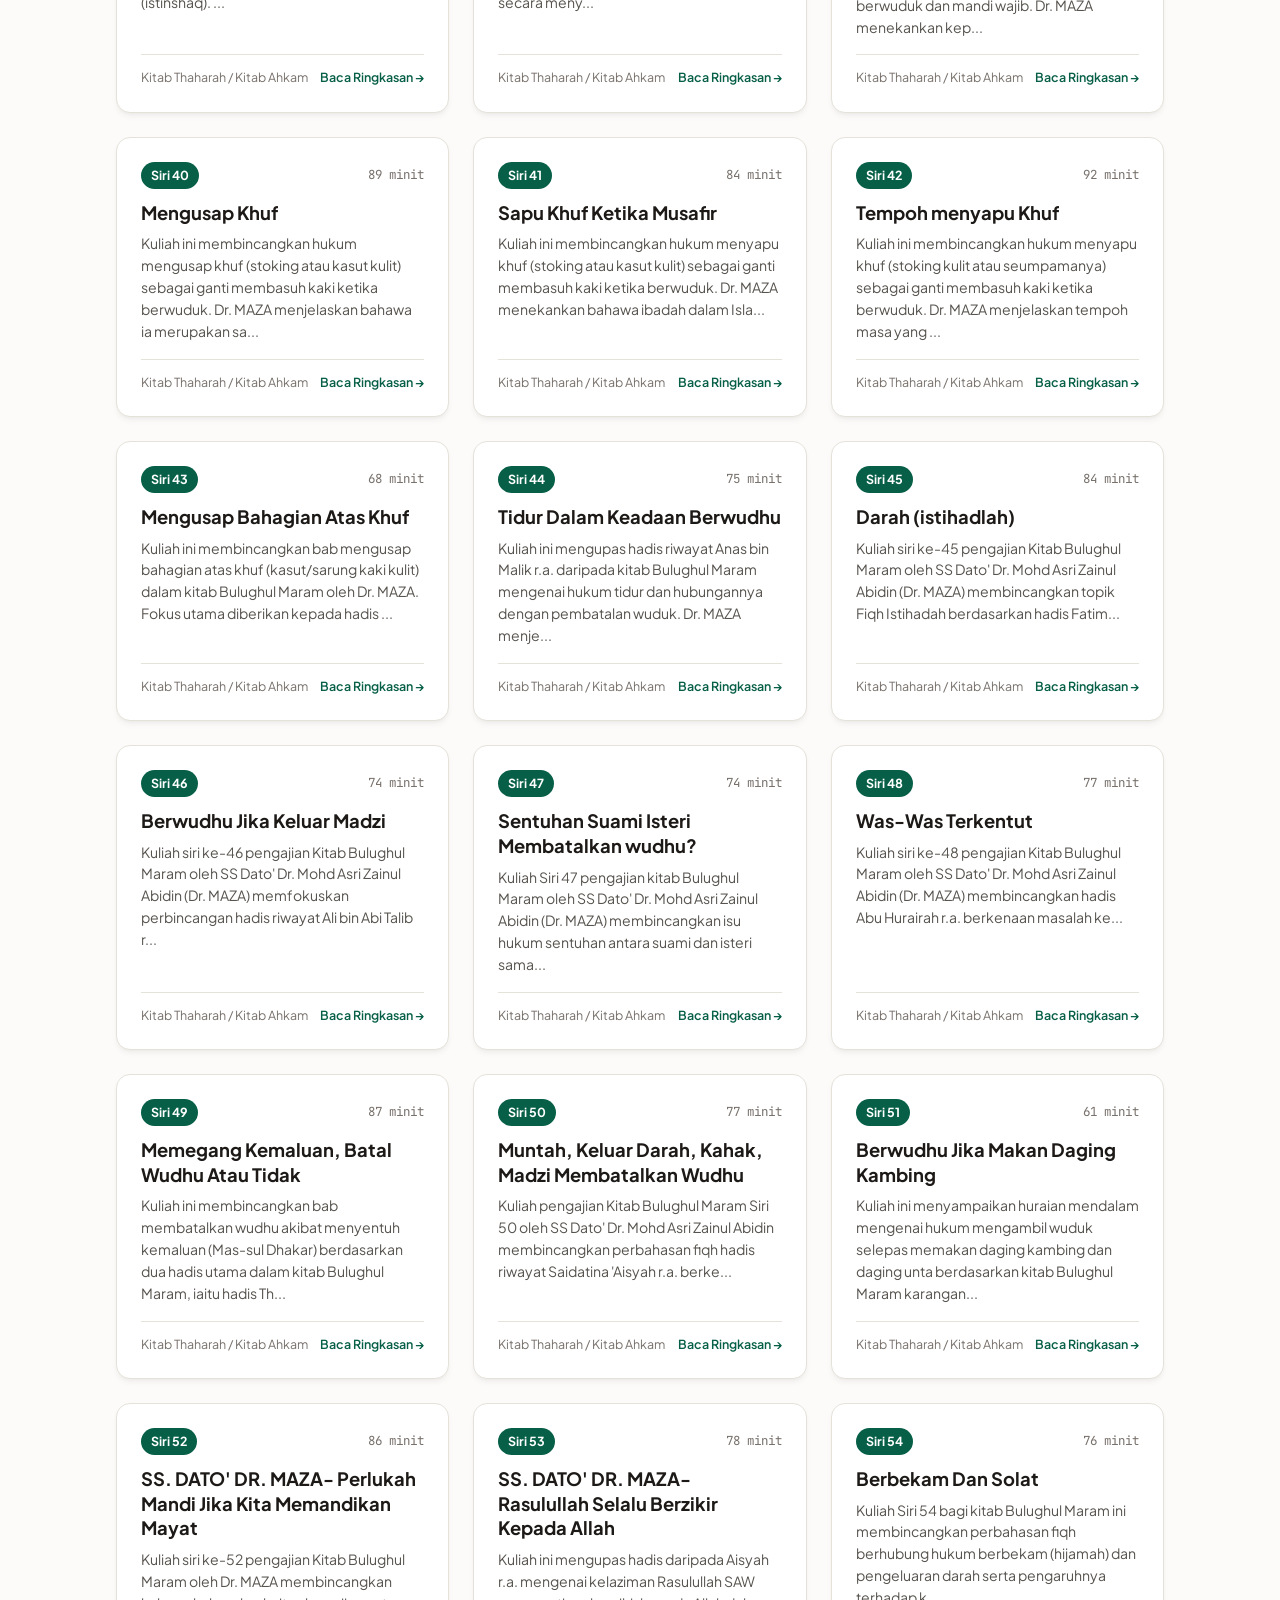
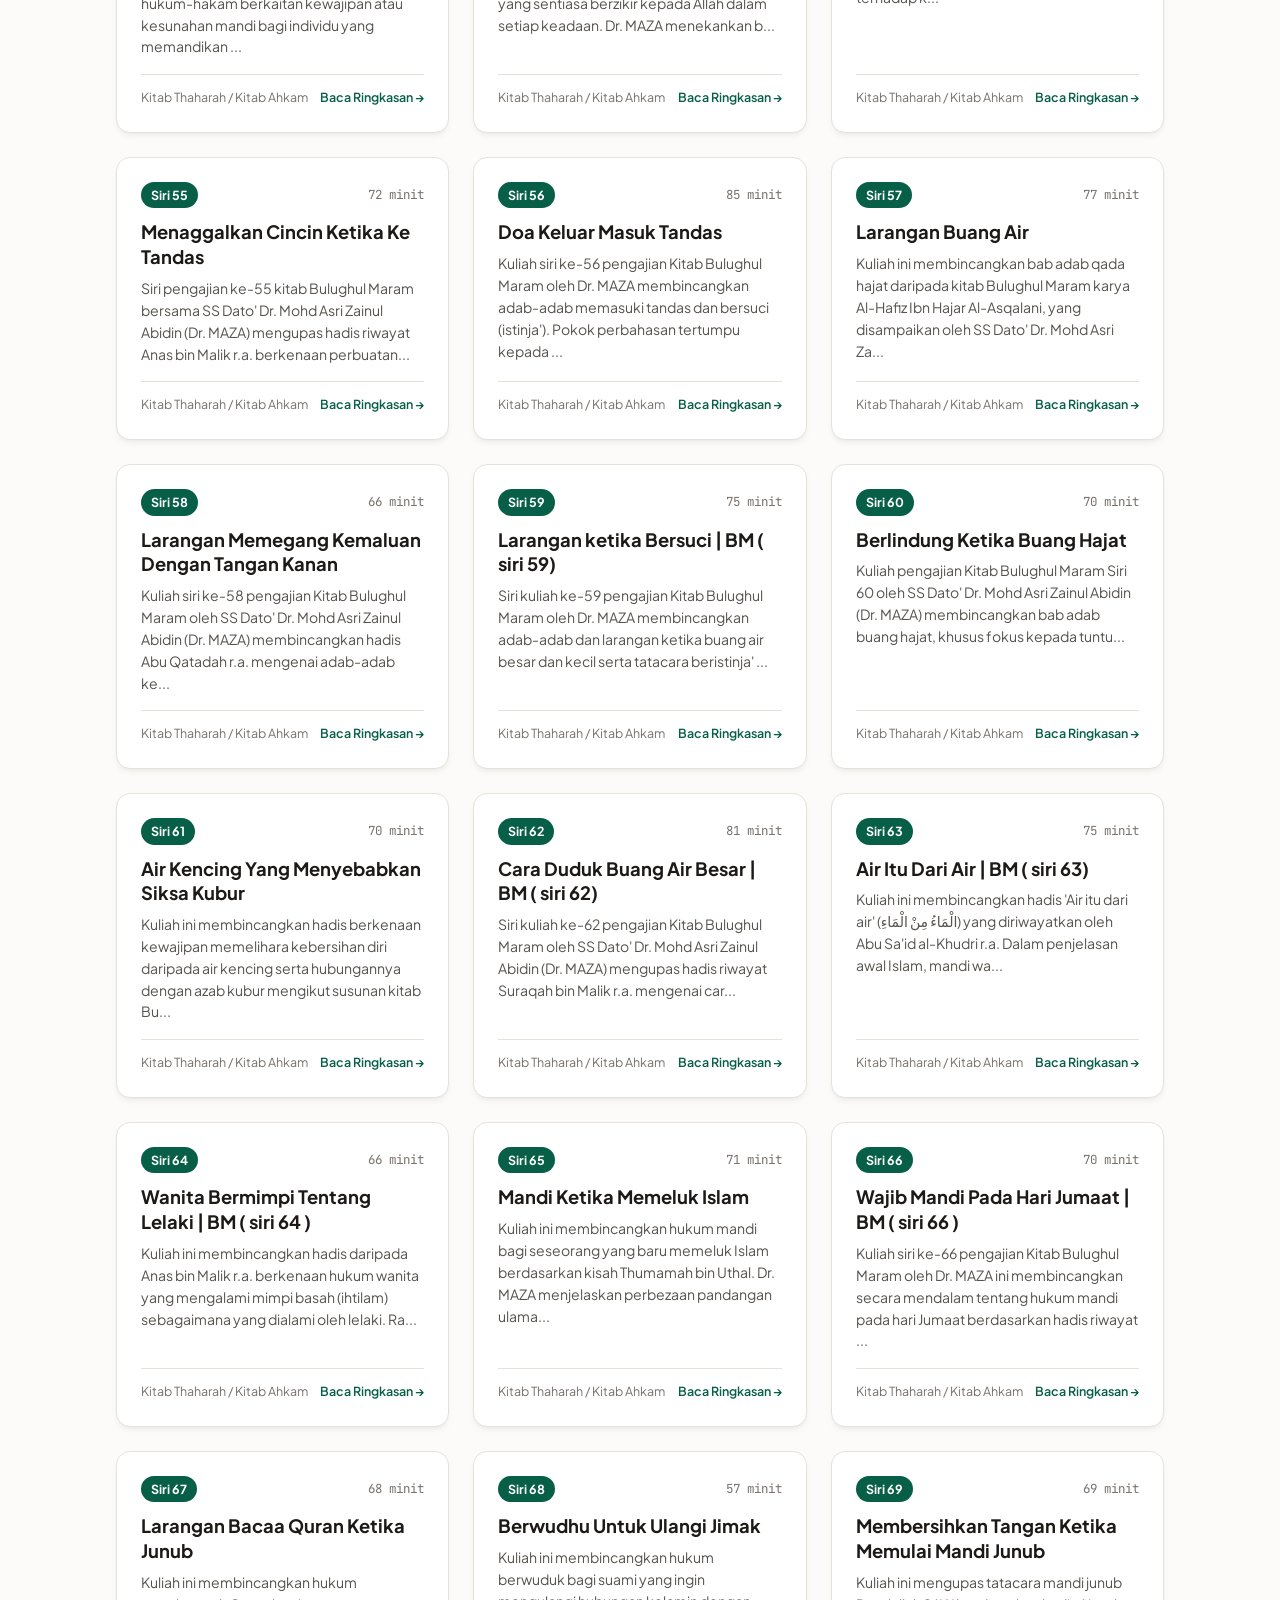
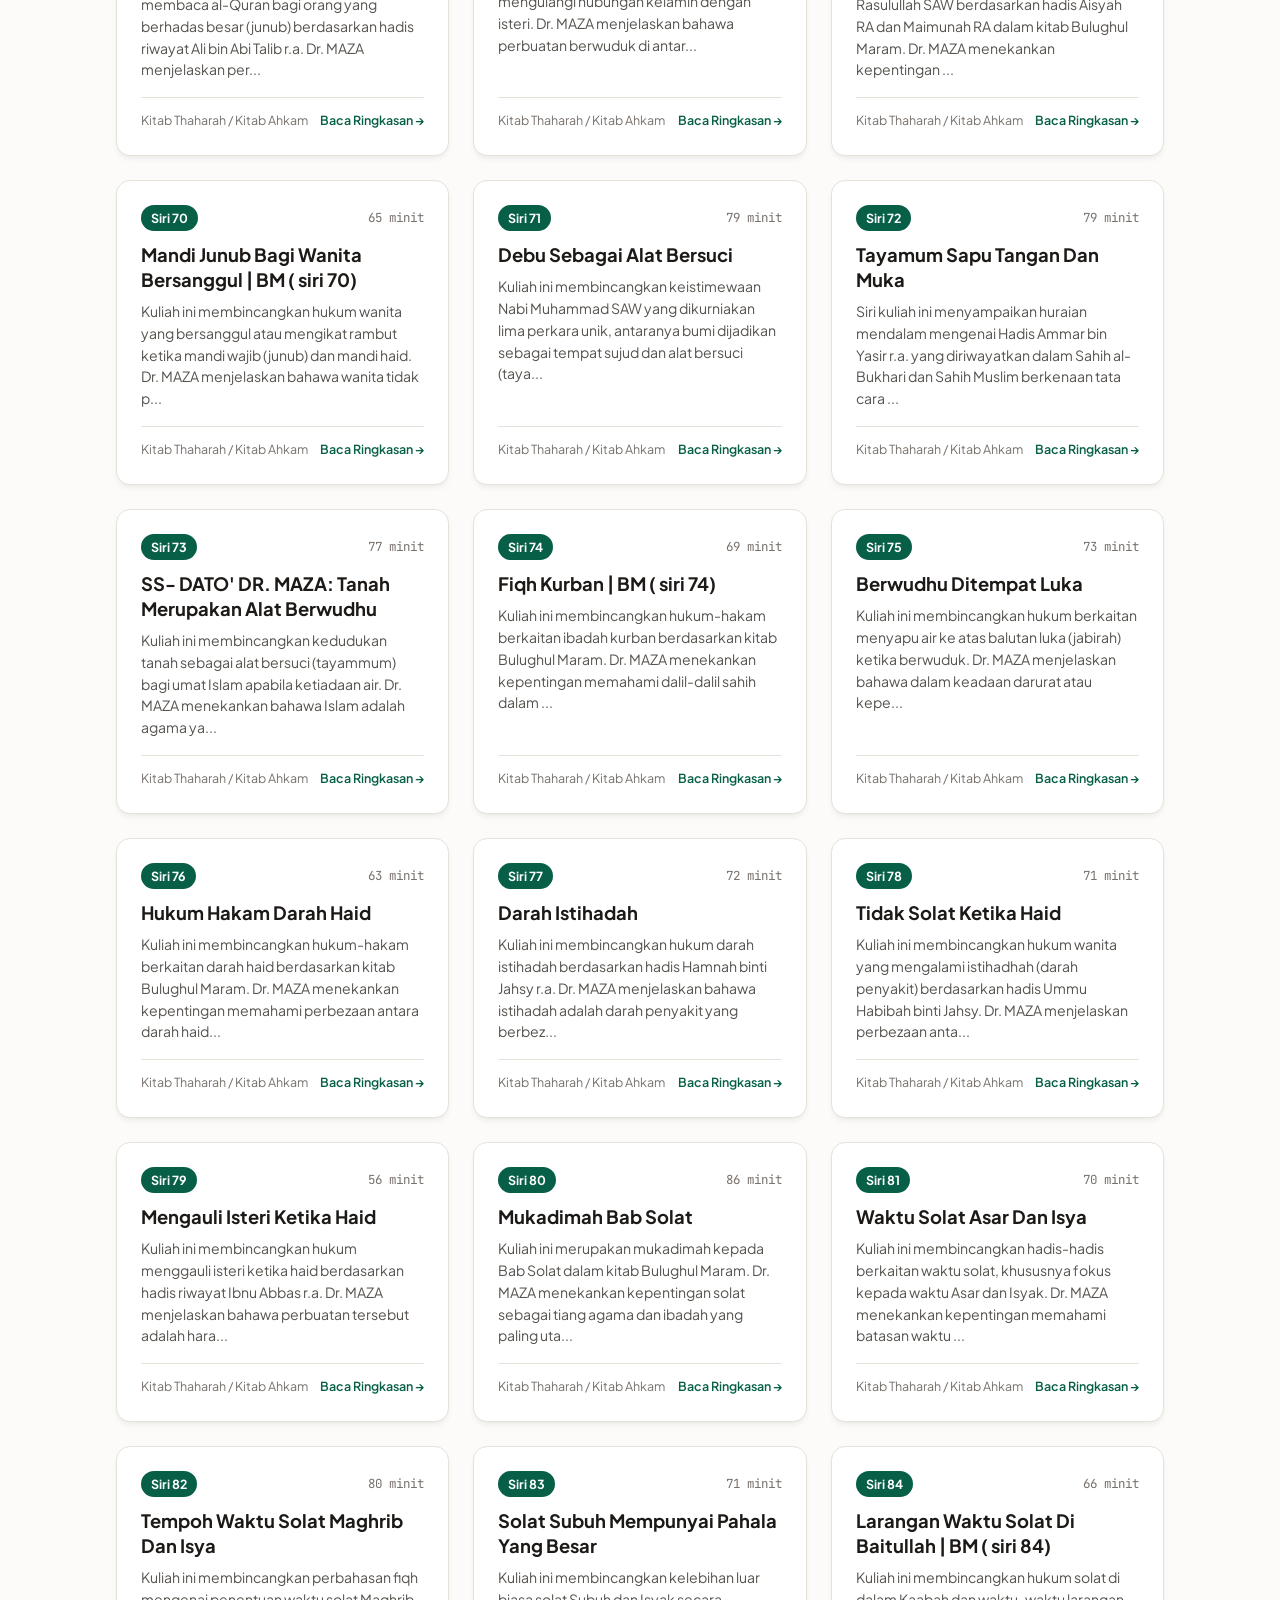
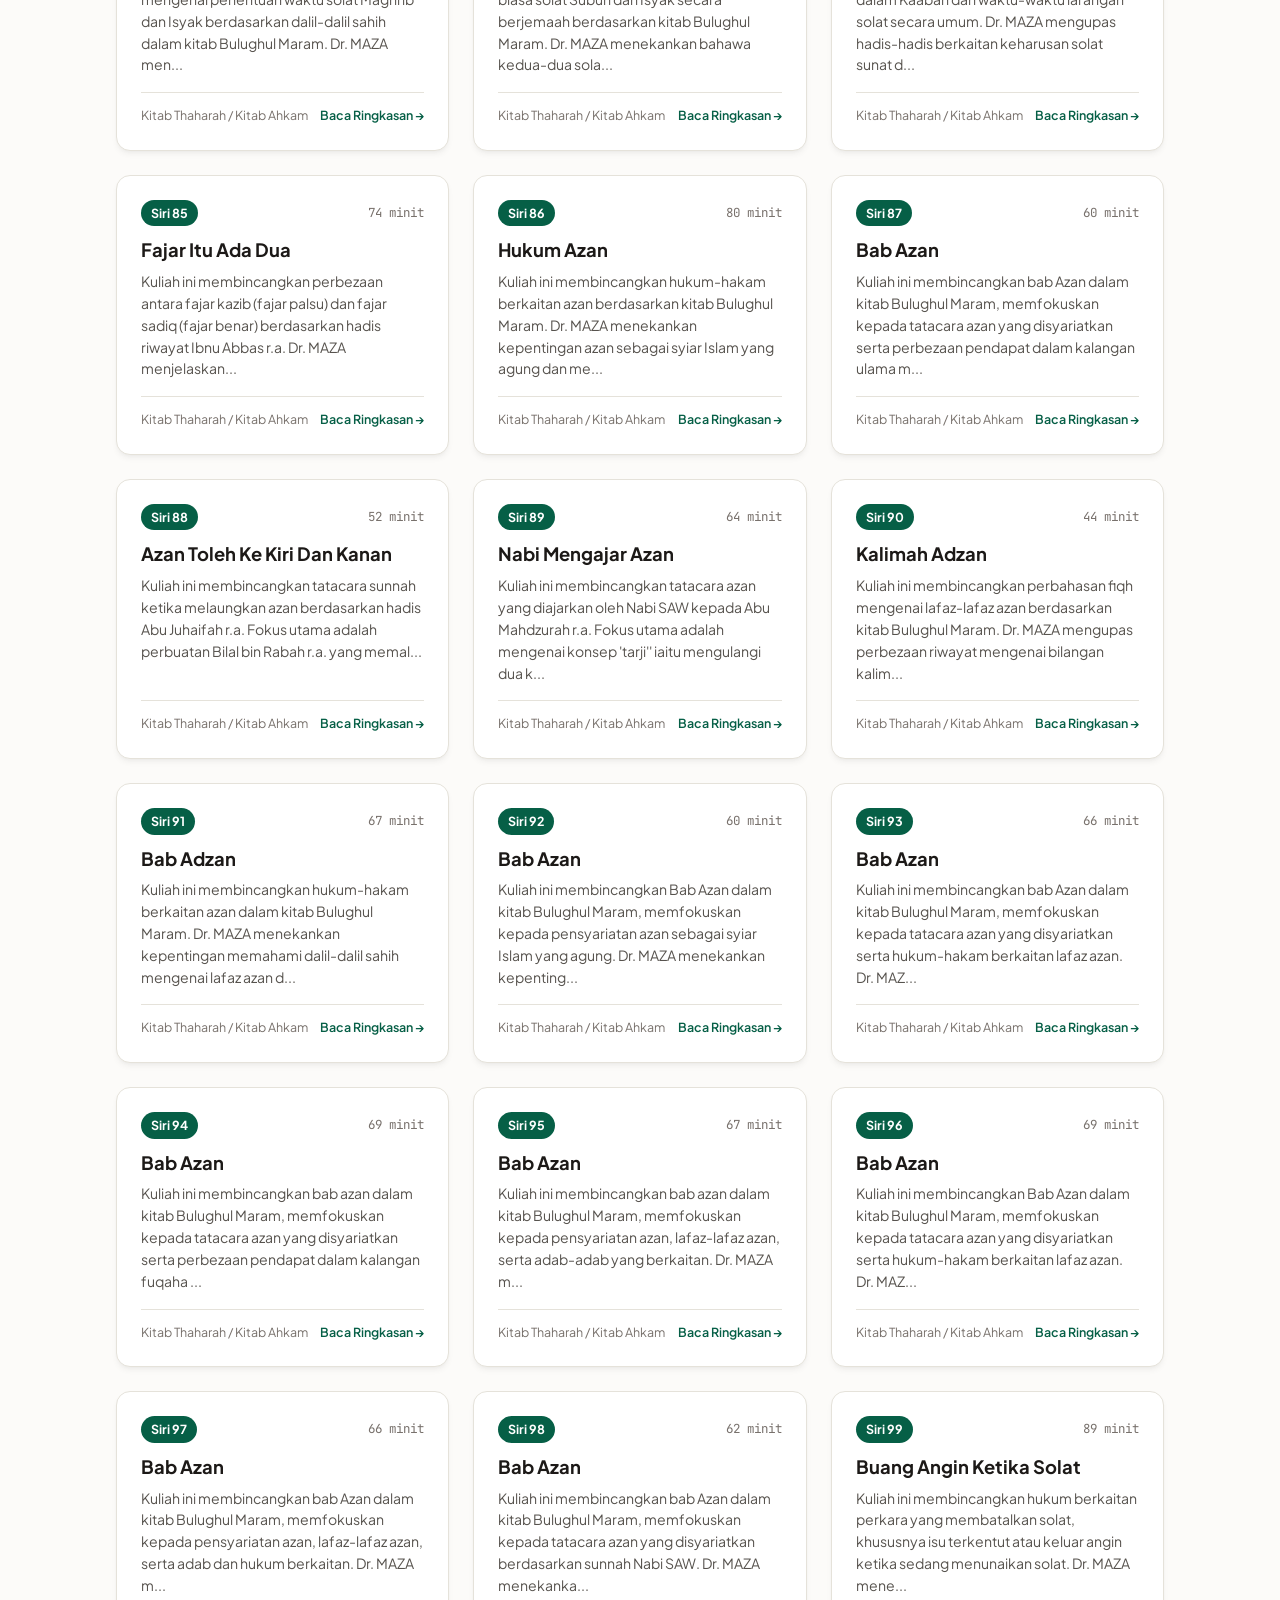
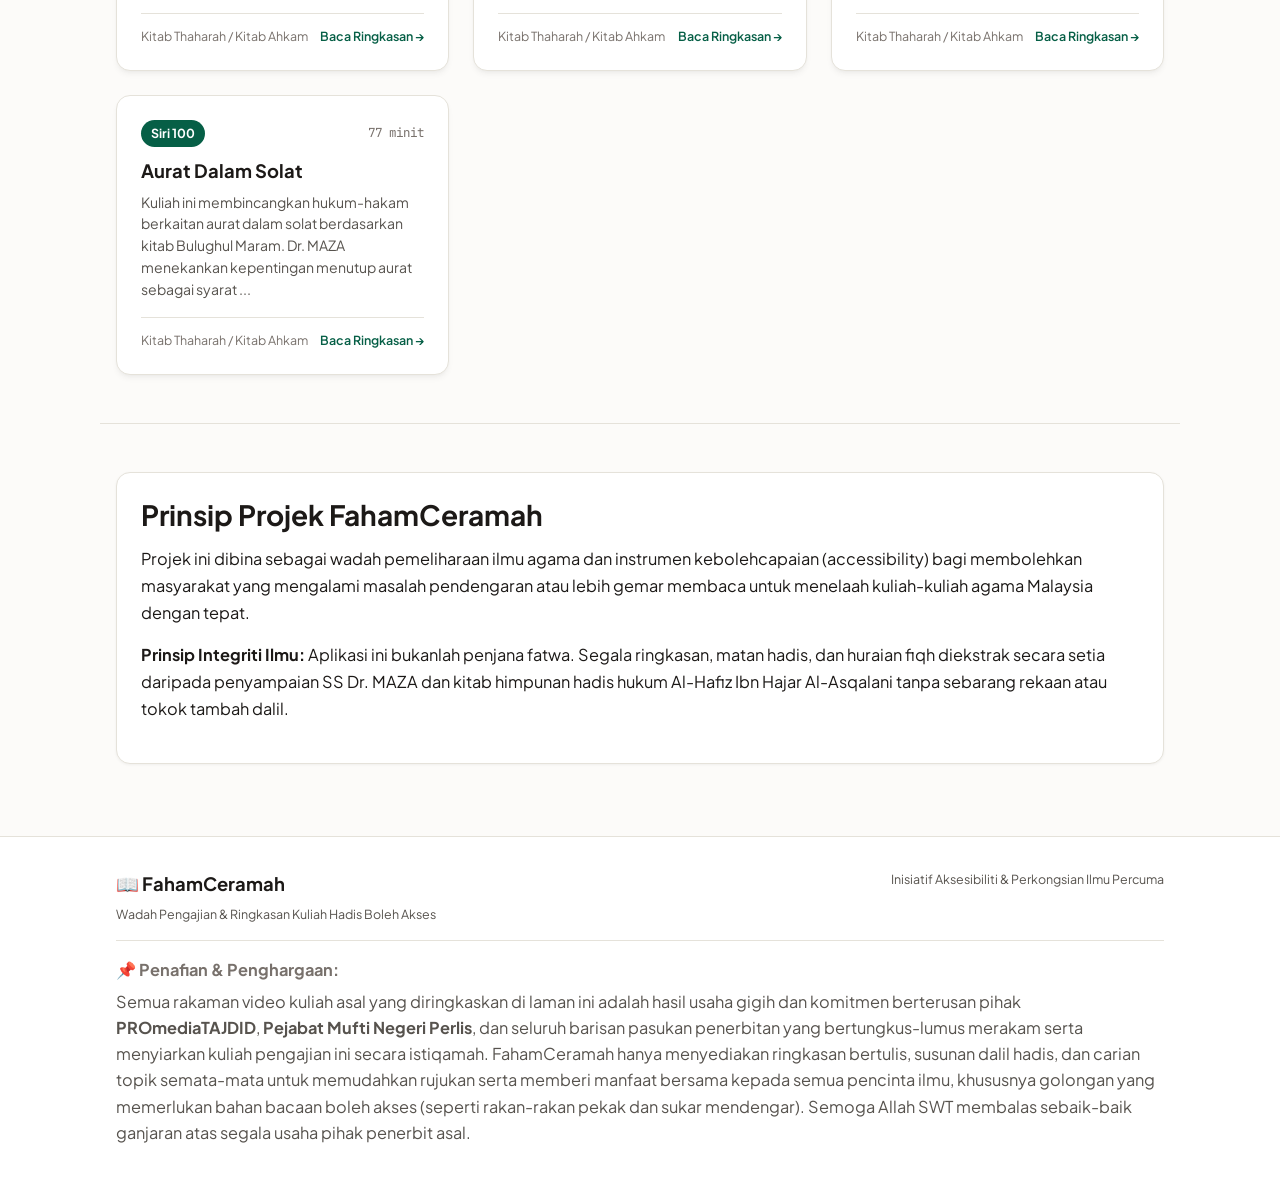
==== commit 8c4f3556: "docs: add PROmediaTAJDID & Pejabat Mufti Perlis acknowledgement and disclaimer footnote" ====
--- a/index.html
+++ b/index.html
@@ -100,15 +100,27 @@
     </section>
   </main>
 
-  <!-- Footer -->
+  <!-- Footer & Disclaimer Footnote -->
   <footer class="site-footer">
-    <div class="container" style="display: flex; justify-content: space-between; align-items: center; flex-wrap: wrap; gap: var(--space-md);">
-      <div>
-        <p style="margin: 0; font-weight: 600; color: var(--text-main);">FahamCeramah</p>
-        <p style="margin: 0; font-size: var(--font-xs);">Wadah Kuliah Agama Bahasa Melayu Boleh Akses</p>
+    <div class="container">
+      <div style="display: flex; justify-content: space-between; align-items: flex-start; flex-wrap: wrap; gap: var(--space-md); padding-bottom: var(--space-md); border-bottom: 1px solid var(--border-subtle);">
+        <div>
+          <p style="margin: 0; font-weight: 700; color: var(--text-main); font-size: var(--font-md);">📖 FahamCeramah</p>
+          <p style="margin: 4px 0 0 0; font-size: var(--font-xs); color: var(--text-muted);">Wadah Pengajian &amp; Ringkasan Kuliah Hadis Boleh Akses</p>
+        </div>
+        <div>
+          <p style="margin: 0; font-size: var(--font-xs); color: var(--text-muted);">Inisiatif Aksesibiliti &amp; Perkongsian Ilmu Percuma</p>
+        </div>
       </div>
-      <div>
-        <p style="margin: 0; font-size: var(--font-xs);">Sumber: PROmediaTAJDID & Pejabat Mufti Perlis</p>
+
+      <!-- Footnote Disclaimer -->
+      <div style="margin-top: var(--space-md); font-size: var(--font-xs); color: var(--text-muted); line-height: 1.6;">
+        <p style="margin: 0 0 6px 0; font-weight: 600; color: var(--text-soft);">
+          📌 <strong>Penafian &amp; Penghargaan:</strong>
+        </p>
+        <p style="margin: 0;">
+          Semua rakaman video kuliah asal yang diringkaskan di laman ini adalah hasil usaha gigih dan komitmen berterusan pihak <strong>PROmediaTAJDID</strong>, <strong>Pejabat Mufti Negeri Perlis</strong>, dan seluruh barisan pasukan penerbitan yang bertungkus-lumus merakam serta menyiarkan kuliah pengajian ini secara istiqamah. FahamCeramah hanya menyediakan ringkasan bertulis, susunan dalil hadis, dan carian topik semata-mata untuk memudahkan rujukan serta memberi manfaat bersama kepada semua pencinta ilmu, khususnya golongan yang memerlukan bahan bacaan boleh akses (seperti rakan-rakan pekak dan sukar mendengar). Semoga Allah SWT membalas sebaik-baik ganjaran atas segala usaha pihak penerbit asal.
+        </p>
       </div>
     </div>
   </footer>
